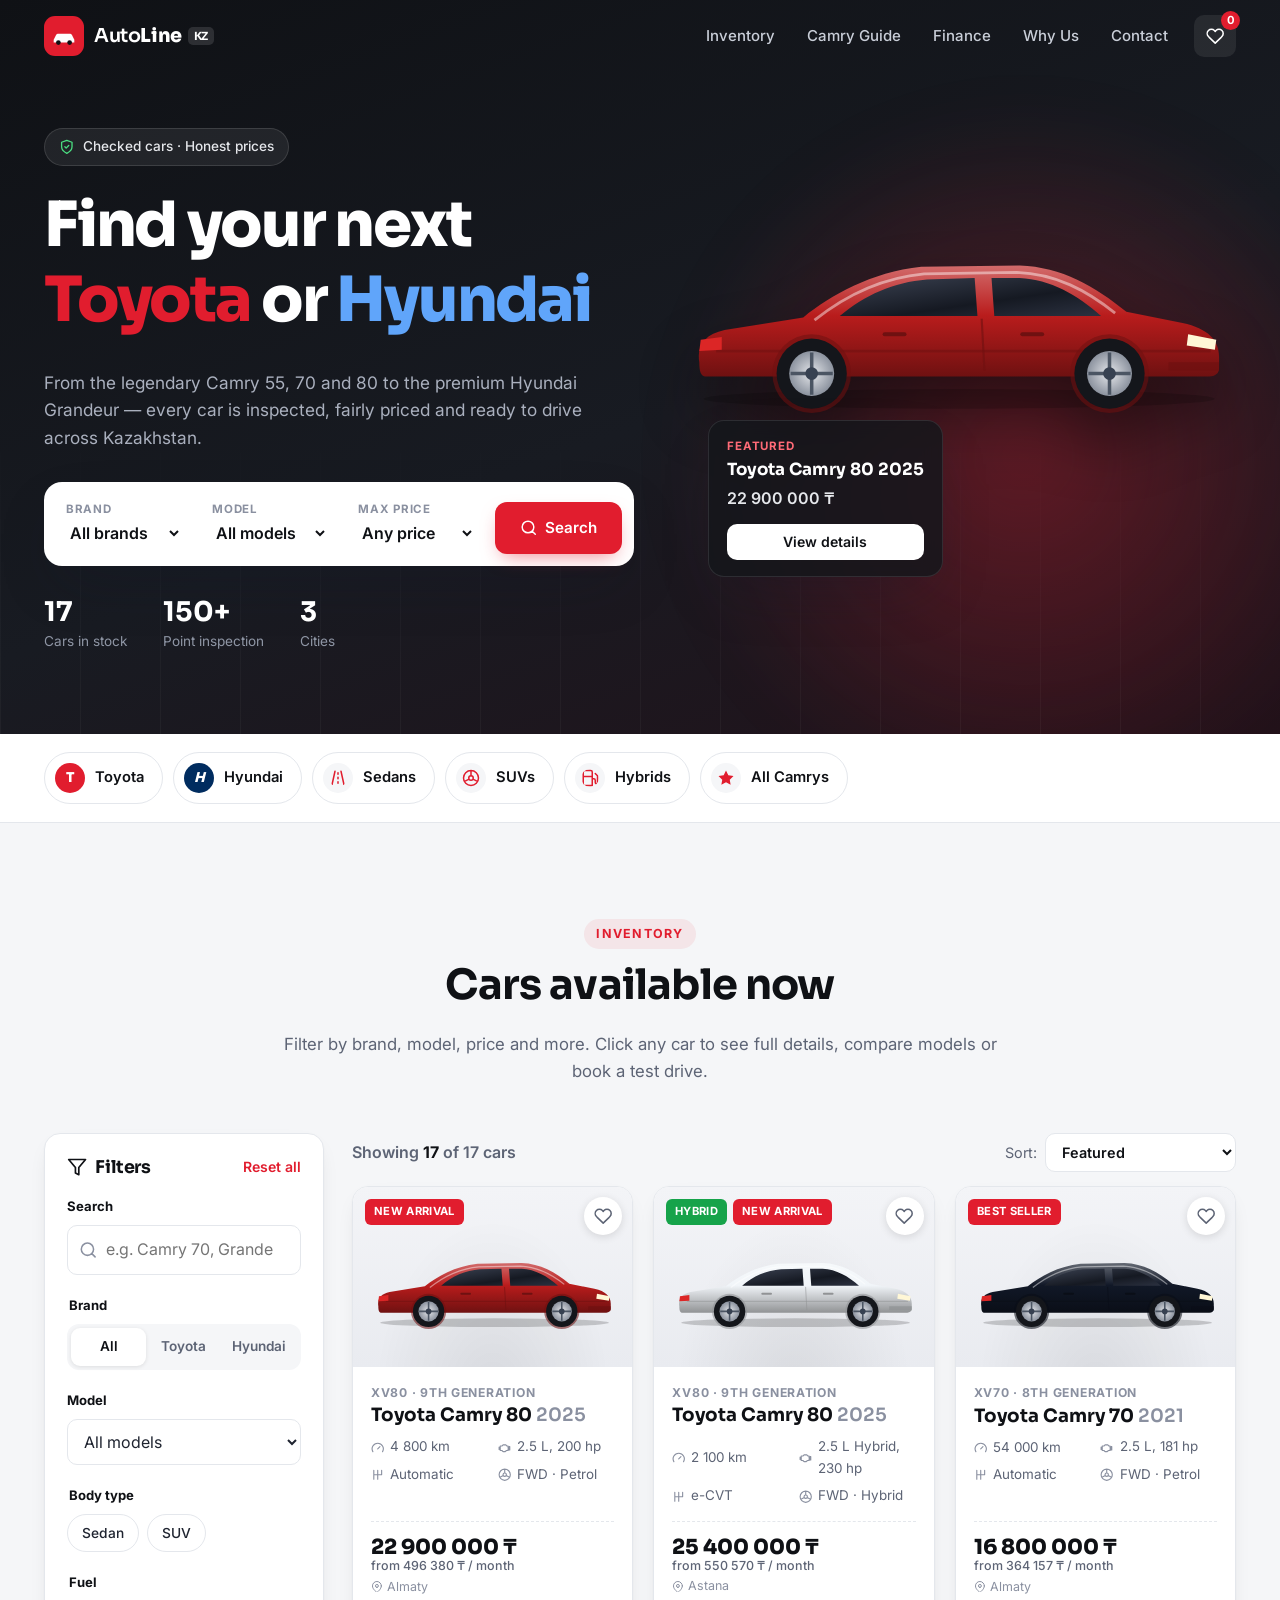
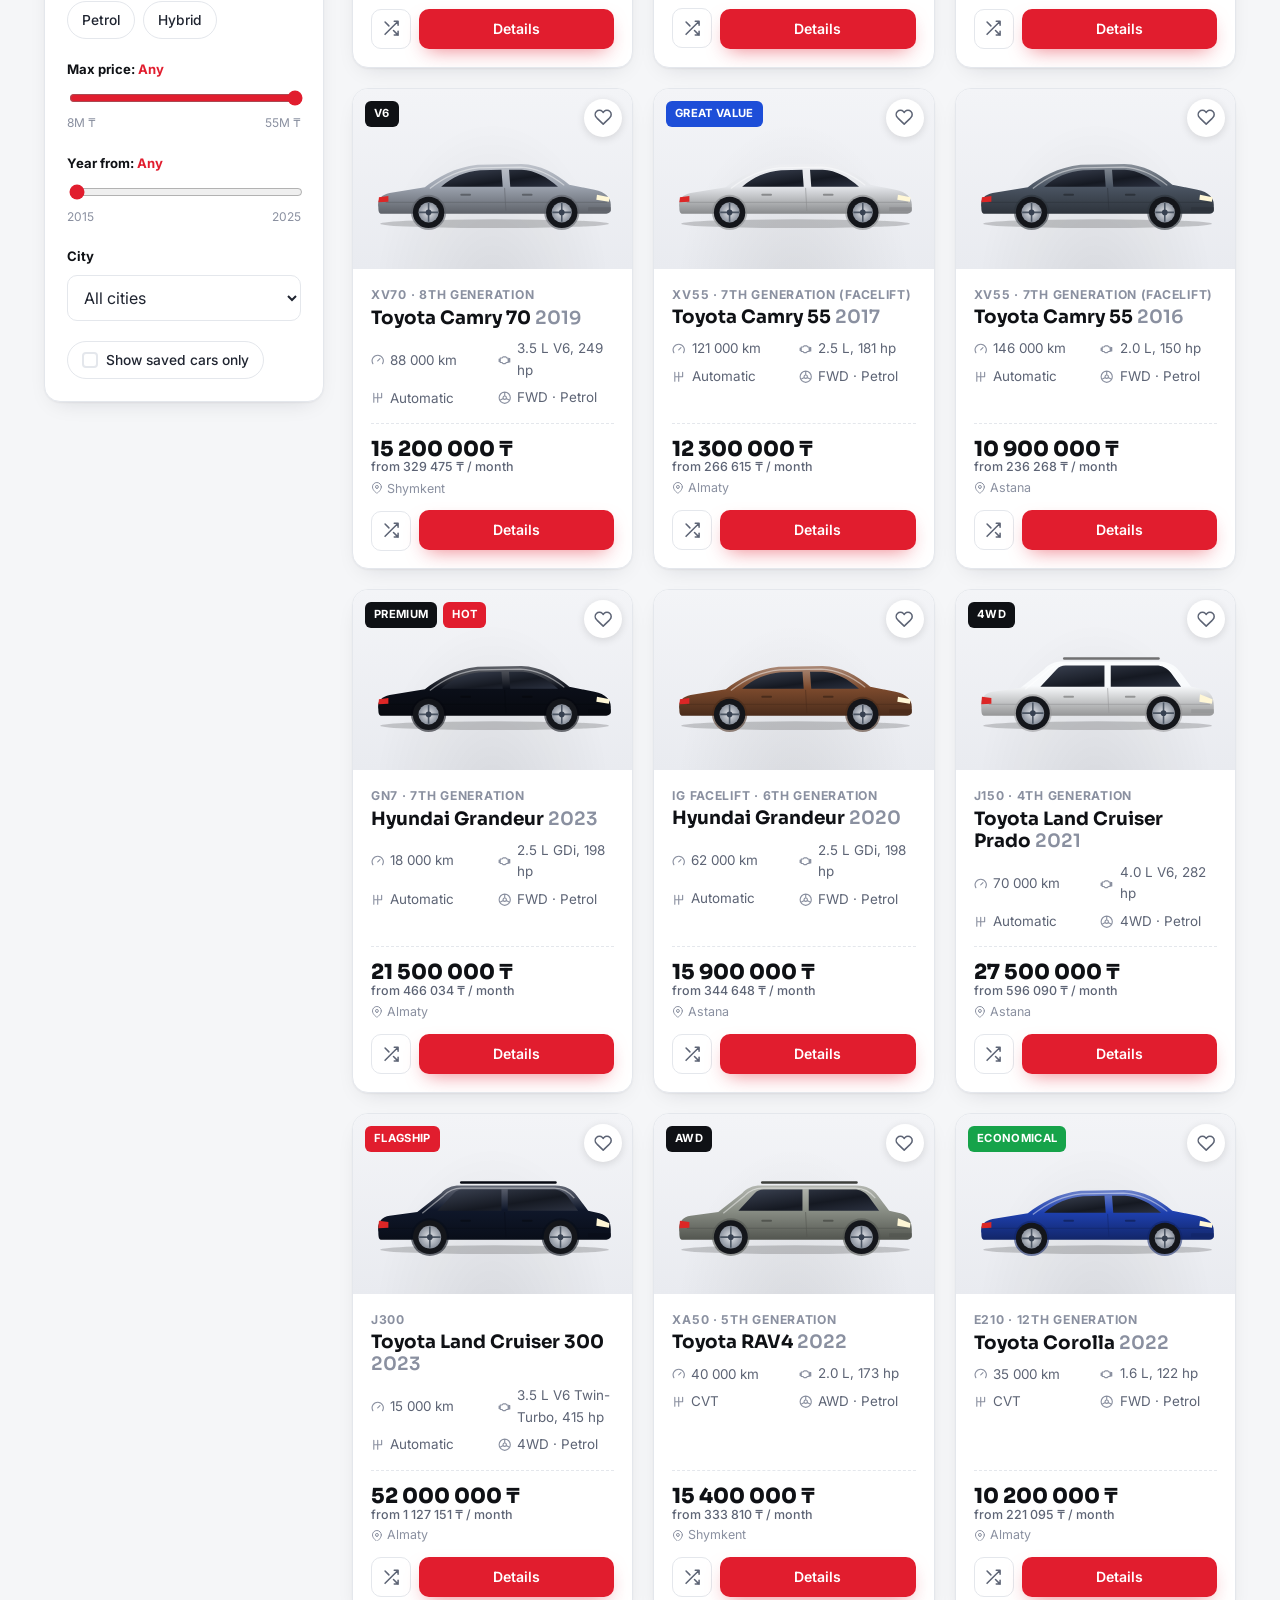
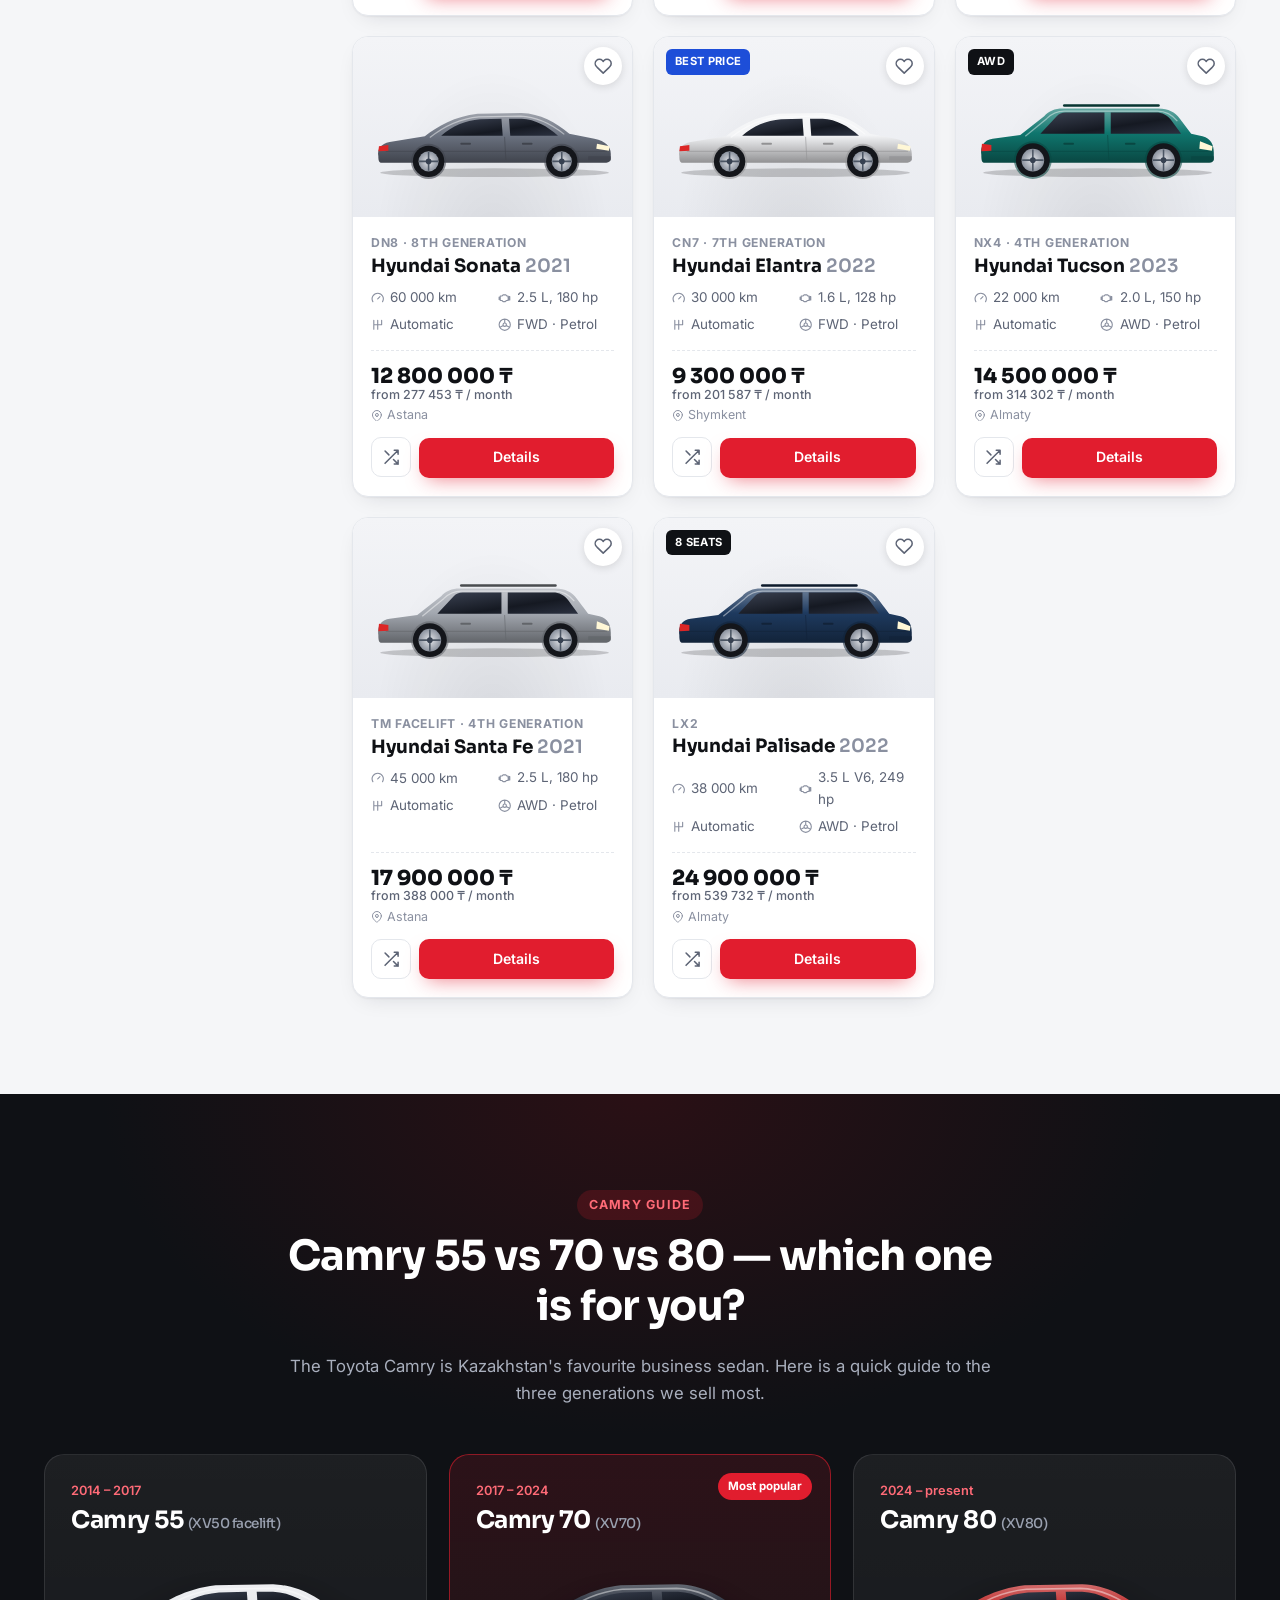
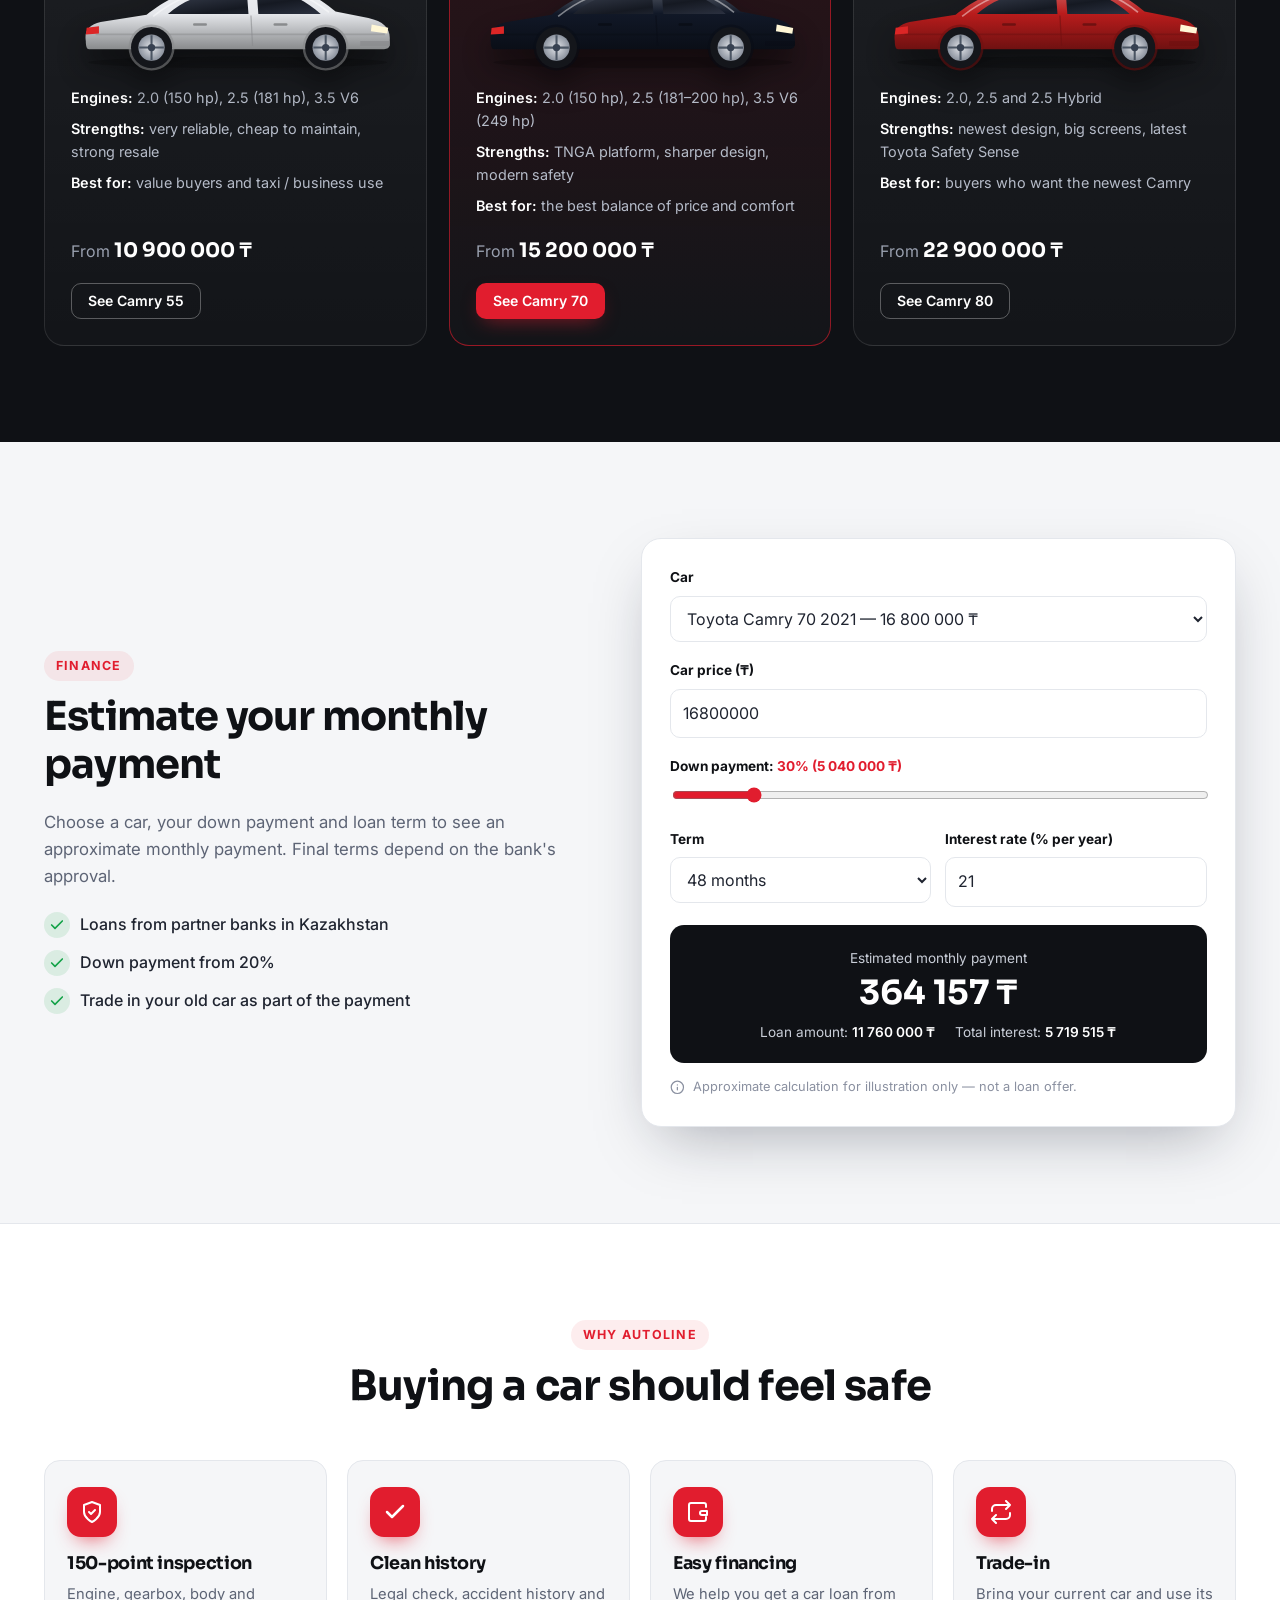
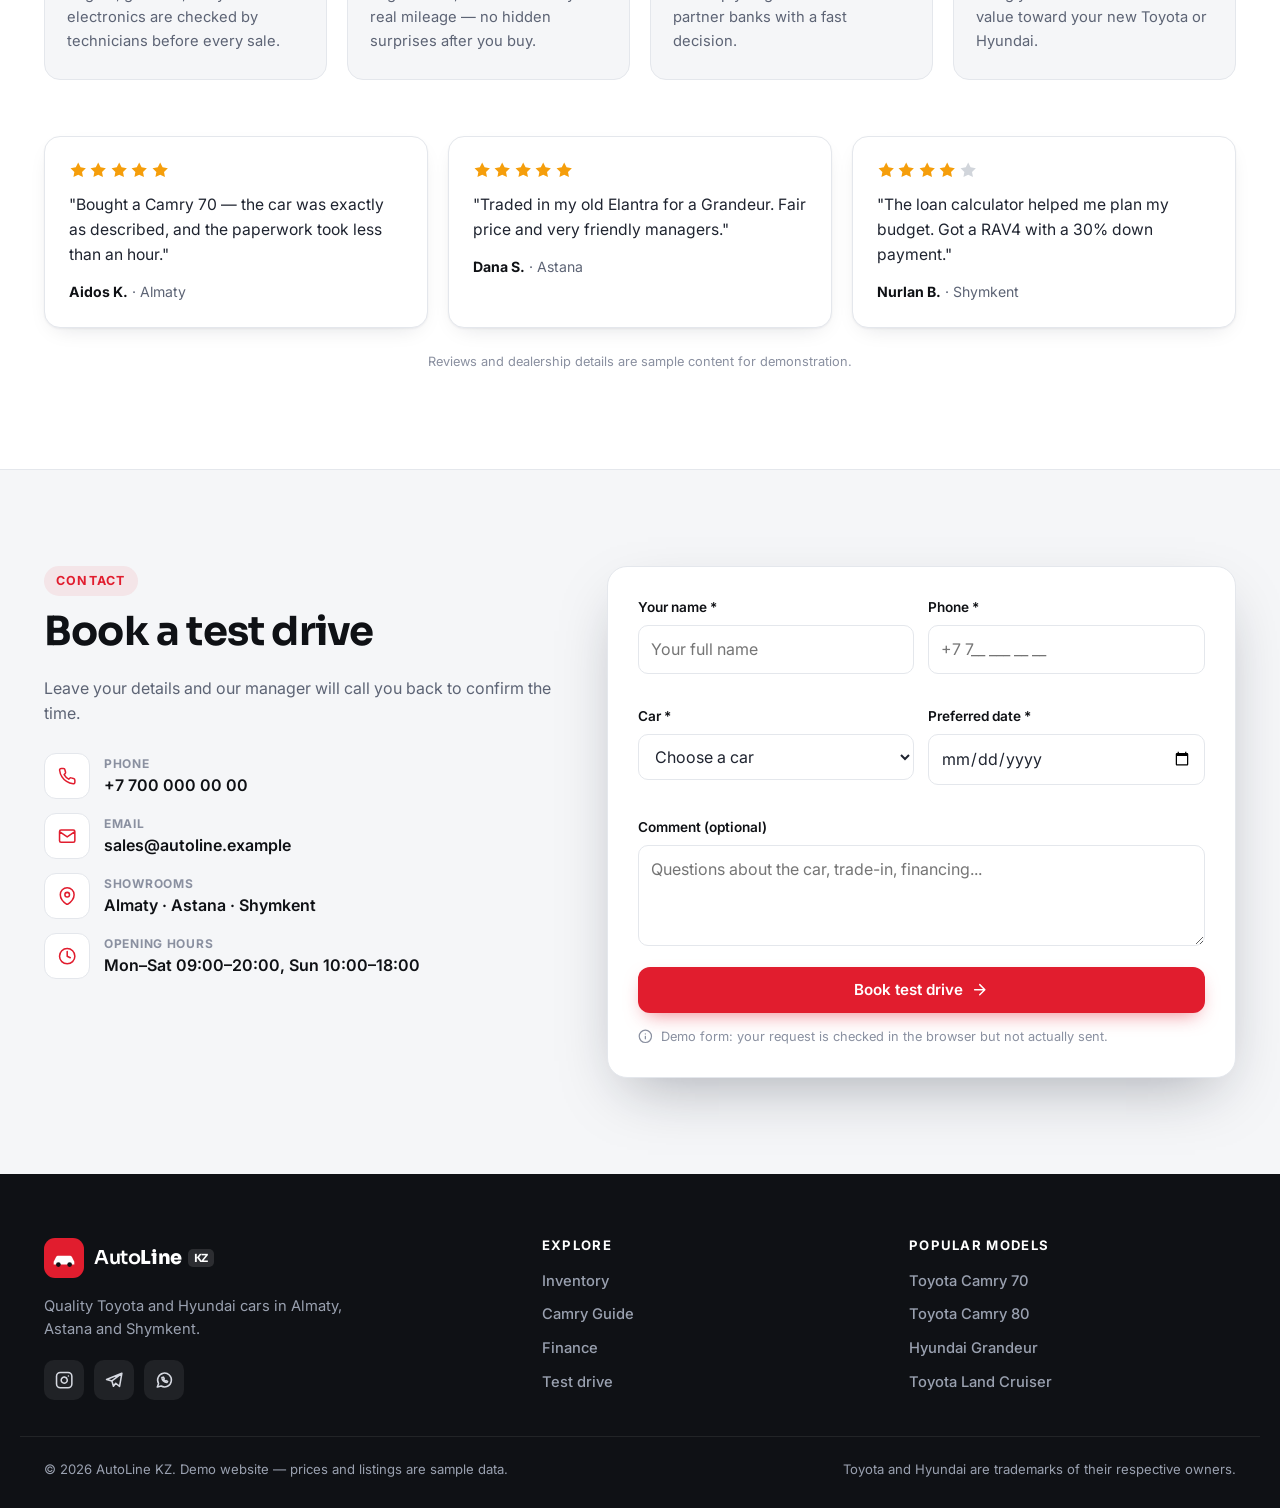
==== car-website/index.html @ d21abd84 "Add car dealership website (Toyota & Hyundai) Responsive car-selling site with 17 sample listings in" ====
<!DOCTYPE html>
<html lang="en">
<head>
  <meta charset="UTF-8">
  <meta name="viewport" content="width=device-width, initial-scale=1.0">
  <title>AutoLine KZ | Toyota &amp; Hyundai Cars for Sale</title>
  <meta name="description" content="Browse quality Toyota and Hyundai cars for sale in Kazakhstan: Camry 55, Camry 70, Camry 80, Hyundai Grandeur, Land Cruiser, RAV4, Sonata, Tucson and more.">
  <meta name="theme-color" content="#0f1115">

  <!-- Marks that JavaScript is available so reveal animations only hide content when JS can show it -->
  <script>document.documentElement.classList.add('js');</script>

  <!-- Favicon as inline SVG (no extra file needed) -->
  <link rel="icon" href="data:image/svg+xml,%3Csvg xmlns='http://www.w3.org/2000/svg' viewBox='0 0 64 64'%3E%3Crect width='64' height='64' rx='14' fill='%23e11d2e'/%3E%3Cpath d='M12 40l5-10c1-2 3-3 5-3h20c2 0 4 1 5 3l5 10v6H12z' fill='white'/%3E%3Ccircle cx='21' cy='46' r='5' fill='%230f1115'/%3E%3Ccircle cx='43' cy='46' r='5' fill='%230f1115'/%3E%3C/svg%3E">

  <!-- Google Fonts (optional). If they fail to load, system fonts are used automatically. -->
  <link rel="preconnect" href="https://fonts.googleapis.com">
  <link rel="preconnect" href="https://fonts.gstatic.com" crossorigin>
  <link href="https://fonts.googleapis.com/css2?family=Inter:wght@400;500;600;700&family=Sora:wght@600;700;800&display=swap" rel="stylesheet">

  <link rel="stylesheet" href="style.css">
</head>
<body>

  <!-- SVG icon sprite: every icon is defined once and reused with <use href="#name"> -->
  <svg class="sprite" aria-hidden="true" focusable="false" xmlns="http://www.w3.org/2000/svg">
    <symbol id="i-search" viewBox="0 0 24 24"><path fill="none" stroke="currentColor" stroke-width="2" stroke-linecap="round" stroke-linejoin="round" d="M11 19a8 8 0 1 0 0-16 8 8 0 0 0 0 16zM21 21l-4.3-4.3"/></symbol>
    <symbol id="i-heart" viewBox="0 0 24 24"><path fill="none" stroke="currentColor" stroke-width="2" stroke-linecap="round" stroke-linejoin="round" d="M20.8 4.6a5.5 5.5 0 0 0-7.8 0L12 5.7l-1-1.1a5.5 5.5 0 0 0-7.8 7.8l1 1.1L12 21l7.8-7.5 1-1.1a5.5 5.5 0 0 0 0-7.8z"/></symbol>
    <symbol id="i-heart-fill" viewBox="0 0 24 24"><path fill="currentColor" d="M20.8 4.6a5.5 5.5 0 0 0-7.8 0L12 5.7l-1-1.1a5.5 5.5 0 0 0-7.8 7.8l1 1.1L12 21l7.8-7.5 1-1.1a5.5 5.5 0 0 0 0-7.8z"/></symbol>
    <symbol id="i-compare" viewBox="0 0 24 24"><path fill="none" stroke="currentColor" stroke-width="2" stroke-linecap="round" stroke-linejoin="round" d="M16 3h5v5M4 20 21 3M21 16v5h-5M15 15l6 6M4 4l5 5"/></symbol>
    <symbol id="i-gauge" viewBox="0 0 24 24"><path fill="none" stroke="currentColor" stroke-width="2" stroke-linecap="round" stroke-linejoin="round" d="M12 14l4-4M3.3 19a10 10 0 1 1 17.4 0"/></symbol>
    <symbol id="i-fuel" viewBox="0 0 24 24"><path fill="none" stroke="currentColor" stroke-width="2" stroke-linecap="round" stroke-linejoin="round" d="M3 22V4a2 2 0 0 1 2-2h8a2 2 0 0 1 2 2v18M3 22h12M3 10h12M15 13h2a2 2 0 0 1 2 2v3a1.5 1.5 0 0 0 3 0V9l-3-3"/></symbol>
    <symbol id="i-gear" viewBox="0 0 24 24"><path fill="none" stroke="currentColor" stroke-width="2" stroke-linecap="round" stroke-linejoin="round" d="M5 4v16M12 4v16M19 4v8M5 12h14"/></symbol>
    <symbol id="i-calendar" viewBox="0 0 24 24"><path fill="none" stroke="currentColor" stroke-width="2" stroke-linecap="round" stroke-linejoin="round" d="M5 4h14a2 2 0 0 1 2 2v14a2 2 0 0 1-2 2H5a2 2 0 0 1-2-2V6a2 2 0 0 1 2-2zM16 2v4M8 2v4M3 10h18"/></symbol>
    <symbol id="i-engine" viewBox="0 0 24 24"><path fill="none" stroke="currentColor" stroke-width="2" stroke-linecap="round" stroke-linejoin="round" d="M4 9h3l2-2h5l2 2h2v3h2v-2h1v6h-1v-2h-2v3h-3l-2 2H9l-2-2H4zM2 11v4"/></symbol>
    <symbol id="i-pin" viewBox="0 0 24 24"><path fill="none" stroke="currentColor" stroke-width="2" stroke-linecap="round" stroke-linejoin="round" d="M21 10c0 7-9 13-9 13S3 17 3 10a9 9 0 0 1 18 0zM12 13a3 3 0 1 0 0-6 3 3 0 0 0 0 6z"/></symbol>
    <symbol id="i-shield" viewBox="0 0 24 24"><path fill="none" stroke="currentColor" stroke-width="2" stroke-linecap="round" stroke-linejoin="round" d="M12 22s8-4 8-10V5l-8-3-8 3v7c0 6 8 10 8 10zM9 12l2 2 4-4"/></symbol>
    <symbol id="i-wallet" viewBox="0 0 24 24"><path fill="none" stroke="currentColor" stroke-width="2" stroke-linecap="round" stroke-linejoin="round" d="M20 7V5a2 2 0 0 0-2-2H5a2 2 0 0 0-2 2v14a2 2 0 0 0 2 2h13a2 2 0 0 0 2-2v-2M21 11h-5a2 2 0 0 0 0 4h5z"/></symbol>
    <symbol id="i-swap" viewBox="0 0 24 24"><path fill="none" stroke="currentColor" stroke-width="2" stroke-linecap="round" stroke-linejoin="round" d="M17 1l4 4-4 4M3 11V9a4 4 0 0 1 4-4h14M7 23l-4-4 4-4M21 13v2a4 4 0 0 1-4 4H3"/></symbol>
    <symbol id="i-check" viewBox="0 0 24 24"><path fill="none" stroke="currentColor" stroke-width="2.5" stroke-linecap="round" stroke-linejoin="round" d="M20 6 9 17l-5-5"/></symbol>
    <symbol id="i-close" viewBox="0 0 24 24"><path fill="none" stroke="currentColor" stroke-width="2" stroke-linecap="round" stroke-linejoin="round" d="M18 6 6 18M6 6l12 12"/></symbol>
    <symbol id="i-phone" viewBox="0 0 24 24"><path fill="none" stroke="currentColor" stroke-width="2" stroke-linecap="round" stroke-linejoin="round" d="M22 16.9v3a2 2 0 0 1-2.2 2 19.8 19.8 0 0 1-8.6-3.1 19.5 19.5 0 0 1-6-6A19.8 19.8 0 0 1 2.1 4.2 2 2 0 0 1 4.1 2h3a2 2 0 0 1 2 1.7c.1 1 .4 1.9.7 2.8a2 2 0 0 1-.5 2.1L8 9.9a16 16 0 0 0 6 6l1.3-1.3a2 2 0 0 1 2.1-.4c.9.3 1.8.6 2.8.7a2 2 0 0 1 1.7 2z"/></symbol>
    <symbol id="i-mail" viewBox="0 0 24 24"><path fill="none" stroke="currentColor" stroke-width="2" stroke-linecap="round" stroke-linejoin="round" d="M4 4h16a2 2 0 0 1 2 2v12a2 2 0 0 1-2 2H4a2 2 0 0 1-2-2V6a2 2 0 0 1 2-2zM22 6l-10 7L2 6"/></symbol>
    <symbol id="i-clock" viewBox="0 0 24 24"><path fill="none" stroke="currentColor" stroke-width="2" stroke-linecap="round" stroke-linejoin="round" d="M12 22a10 10 0 1 0 0-20 10 10 0 0 0 0 20zM12 6v6l4 2"/></symbol>
    <symbol id="i-arrow-right" viewBox="0 0 24 24"><path fill="none" stroke="currentColor" stroke-width="2" stroke-linecap="round" stroke-linejoin="round" d="M5 12h14M12 5l7 7-7 7"/></symbol>
    <symbol id="i-arrow-up" viewBox="0 0 24 24"><path fill="none" stroke="currentColor" stroke-width="2" stroke-linecap="round" stroke-linejoin="round" d="M12 19V5M5 12l7-7 7 7"/></symbol>
    <symbol id="i-filter" viewBox="0 0 24 24"><path fill="none" stroke="currentColor" stroke-width="2" stroke-linecap="round" stroke-linejoin="round" d="M22 3H2l8 9.5V19l4 2v-8.5z"/></symbol>
    <symbol id="i-star" viewBox="0 0 24 24"><path fill="currentColor" d="m12 2 3.1 6.3 6.9 1-5 4.9 1.2 6.8L12 17.8 5.8 21l1.2-6.8-5-4.9 6.9-1z"/></symbol>
    <symbol id="i-road" viewBox="0 0 24 24"><path fill="none" stroke="currentColor" stroke-width="2" stroke-linecap="round" stroke-linejoin="round" d="M4 21 8 3M20 21 16 3M12 5v2M12 11v2M12 17v2"/></symbol>
    <symbol id="i-drive" viewBox="0 0 24 24"><path fill="none" stroke="currentColor" stroke-width="2" stroke-linecap="round" stroke-linejoin="round" d="M12 22a10 10 0 1 0 0-20 10 10 0 0 0 0 20zM12 15a3 3 0 1 0 0-6 3 3 0 0 0 0 6zM12 2v7M3.5 16.5 9.4 13.5M20.5 16.5l-5.9-3"/></symbol>
    <symbol id="i-instagram" viewBox="0 0 24 24"><path fill="none" stroke="currentColor" stroke-width="2" stroke-linecap="round" stroke-linejoin="round" d="M7 2h10a5 5 0 0 1 5 5v10a5 5 0 0 1-5 5H7a5 5 0 0 1-5-5V7a5 5 0 0 1 5-5zM16 11.4A4 4 0 1 1 12.6 8a4 4 0 0 1 3.4 3.4zM17.5 6.5h.01"/></symbol>
    <symbol id="i-telegram" viewBox="0 0 24 24"><path fill="none" stroke="currentColor" stroke-width="2" stroke-linecap="round" stroke-linejoin="round" d="M22 3 2 11l7 2 2 7 3-4 5 4zM9 13l13-10"/></symbol>
    <symbol id="i-whatsapp" viewBox="0 0 24 24"><path fill="none" stroke="currentColor" stroke-width="2" stroke-linecap="round" stroke-linejoin="round" d="M3 21l1.7-4.6A9 9 0 1 1 8 19.6zM9 8.5c0 3.5 3 6.5 6.5 6.5l1-1.5-2-1-1 .8a5 5 0 0 1-2.3-2.3l.8-1-1-2z"/></symbol>
    <symbol id="i-info" viewBox="0 0 24 24"><path fill="none" stroke="currentColor" stroke-width="2" stroke-linecap="round" stroke-linejoin="round" d="M12 22a10 10 0 1 0 0-20 10 10 0 0 0 0 20zM12 16v-4M12 8h.01"/></symbol>
  </svg>

  <a class="skip-link" href="#main">Skip to main content</a>

  <!-- ==================== HEADER ==================== -->
  <header class="site-header" id="siteHeader">
    <nav class="nav container" aria-label="Main navigation">
      <!-- CUSTOMIZE: dealership name -->
      <a href="#home" class="logo" aria-label="AutoLine KZ home">
        <span class="logo-mark" aria-hidden="true">
          <svg viewBox="0 0 64 64"><path d="M10 40l5-10c1-2 3-3 5-3h24c2 0 4 1 5 3l5 10v6H10z" fill="currentColor"/><circle cx="20" cy="46" r="5" fill="#0f1115"/><circle cx="44" cy="46" r="5" fill="#0f1115"/></svg>
        </span>
        <span class="logo-text">Auto<strong>Line</strong> <small>KZ</small></span>
      </a>

      <button class="nav-toggle" id="navToggle" aria-label="Open menu" aria-expanded="false" aria-controls="navMenu">
        <span class="bar"></span><span class="bar"></span><span class="bar"></span>
      </button>

      <ul class="nav-menu" id="navMenu">
        <li><a href="#inventory" class="nav-link">Inventory</a></li>
        <li><a href="#camry" class="nav-link">Camry Guide</a></li>
        <li><a href="#finance" class="nav-link">Finance</a></li>
        <li><a href="#why" class="nav-link">Why Us</a></li>
        <li><a href="#contact" class="nav-link">Contact</a></li>
        <li>
          <button class="nav-fav" id="favNavBtn" aria-label="Show saved cars">
            <svg class="icon" aria-hidden="true"><use href="#i-heart"/></svg>
            <span class="fav-count" id="favCount">0</span>
          </button>
        </li>
      </ul>
    </nav>
  </header>

  <main id="main">

    <!-- ==================== HERO ==================== -->
    <section class="hero" id="home" aria-labelledby="hero-title">
      <div class="hero-bg" aria-hidden="true">
        <span class="hero-glow"></span>
        <span class="hero-lines"></span>
      </div>

      <div class="container hero-inner">
        <div class="hero-content reveal">
          <span class="hero-badge"><svg class="icon" aria-hidden="true"><use href="#i-shield"/></svg> Checked cars · Honest prices</span>
          <h1 id="hero-title">Find your next <span class="accent">Toyota</span> or <span class="accent-blue">Hyundai</span></h1>
          <p class="hero-sub">
            From the legendary Camry 55, 70 and 80 to the premium Hyundai Grandeur — every car is inspected,
            fairly priced and ready to drive across Kazakhstan.
          </p>

          <!-- Quick search: fills the inventory filters and scrolls to results -->
          <form class="quick-search" id="quickSearch" aria-label="Quick car search">
            <div class="qs-field">
              <label for="qsBrand">Brand</label>
              <select id="qsBrand">
                <option value="all">All brands</option>
                <option value="Toyota">Toyota</option>
                <option value="Hyundai">Hyundai</option>
              </select>
            </div>
            <div class="qs-field">
              <label for="qsModel">Model</label>
              <select id="qsModel">
                <option value="all">All models</option>
              </select>
            </div>
            <div class="qs-field">
              <label for="qsPrice">Max price</label>
              <select id="qsPrice">
                <option value="0">Any price</option>
                <option value="10000000">up to 10 000 000 ₸</option>
                <option value="15000000">up to 15 000 000 ₸</option>
                <option value="20000000">up to 20 000 000 ₸</option>
                <option value="30000000">up to 30 000 000 ₸</option>
              </select>
            </div>
            <button type="submit" class="btn btn-primary qs-btn">
              <svg class="icon" aria-hidden="true"><use href="#i-search"/></svg>
              <span>Search</span>
            </button>
          </form>

          <ul class="hero-stats" aria-label="Dealership highlights">
            <li><strong id="statCars">16</strong><span>Cars in stock</span></li>
            <li><strong>150+</strong><span>Point inspection</span></li>
            <li><strong>3</strong><span>Cities</span></li>
          </ul>
        </div>

        <div class="hero-visual reveal" style="--delay:.15s">
          <div class="hero-car" id="heroCar" aria-hidden="true"></div>
          <div class="hero-card">
            <span class="hero-card-label">Featured</span>
            <strong id="heroCarName">Toyota Camry 80</strong>
            <span id="heroCarPrice" class="hero-card-price">22 900 000 ₸</span>
            <button class="btn btn-small btn-light" id="heroCarBtn">View details</button>
          </div>
        </div>
      </div>
    </section>

    <!-- ==================== BRANDS ==================== -->
    <section class="brands" aria-label="Browse by brand and body type">
      <div class="container brands-inner">
        <button class="brand-chip" data-quick="brand:Toyota"><span class="brand-logo toyota" aria-hidden="true">T</span>Toyota</button>
        <button class="brand-chip" data-quick="brand:Hyundai"><span class="brand-logo hyundai" aria-hidden="true">H</span>Hyundai</button>
        <button class="brand-chip" data-quick="body:Sedan"><svg class="icon" aria-hidden="true"><use href="#i-road"/></svg>Sedans</button>
        <button class="brand-chip" data-quick="body:SUV"><svg class="icon" aria-hidden="true"><use href="#i-drive"/></svg>SUVs</button>
        <button class="brand-chip" data-quick="fuel:Hybrid"><svg class="icon" aria-hidden="true"><use href="#i-fuel"/></svg>Hybrids</button>
        <button class="brand-chip" data-quick="model:Camry"><svg class="icon" aria-hidden="true"><use href="#i-star"/></svg>All Camrys</button>
      </div>
    </section>

    <!-- ==================== INVENTORY ==================== -->
    <section class="section" id="inventory" aria-labelledby="inventory-title">
      <div class="container">
        <header class="section-head reveal">
          <span class="section-tag">Inventory</span>
          <h2 id="inventory-title">Cars available now</h2>
          <p>Filter by brand, model, price and more. Click any car to see full details, compare models or book a test drive.</p>
        </header>

        <div class="inventory-layout">
          <!-- Filters sidebar (slides in on mobile) -->
          <aside class="filters" id="filters" aria-label="Filter cars">
            <div class="filters-head">
              <h3><svg class="icon" aria-hidden="true"><use href="#i-filter"/></svg> Filters</h3>
              <button class="link-btn" id="resetFilters" type="button">Reset all</button>
              <button class="filters-close" id="filtersClose" type="button" aria-label="Close filters">
                <svg class="icon" aria-hidden="true"><use href="#i-close"/></svg>
              </button>
            </div>

            <div class="filter-group">
              <label for="fSearch" class="filter-label">Search</label>
              <div class="input-icon">
                <svg class="icon" aria-hidden="true"><use href="#i-search"/></svg>
                <input type="search" id="fSearch" placeholder="e.g. Camry 70, Grandeur">
              </div>
            </div>

            <fieldset class="filter-group">
              <legend class="filter-label">Brand</legend>
              <div class="segmented" id="fBrand">
                <button type="button" data-value="all" class="active" aria-pressed="true">All</button>
                <button type="button" data-value="Toyota" aria-pressed="false">Toyota</button>
                <button type="button" data-value="Hyundai" aria-pressed="false">Hyundai</button>
              </div>
            </fieldset>

            <div class="filter-group">
              <label for="fModel" class="filter-label">Model</label>
              <select id="fModel"><option value="all">All models</option></select>
            </div>

            <fieldset class="filter-group">
              <legend class="filter-label">Body type</legend>
              <div class="check-row" id="fBody">
                <label class="check"><input type="checkbox" value="Sedan"><span>Sedan</span></label>
                <label class="check"><input type="checkbox" value="SUV"><span>SUV</span></label>
              </div>
            </fieldset>

            <fieldset class="filter-group">
              <legend class="filter-label">Fuel</legend>
              <div class="check-row" id="fFuel">
                <label class="check"><input type="checkbox" value="Petrol"><span>Petrol</span></label>
                <label class="check"><input type="checkbox" value="Hybrid"><span>Hybrid</span></label>
              </div>
            </fieldset>

            <div class="filter-group">
              <label for="fPrice" class="filter-label">Max price: <output id="fPriceOut" for="fPrice">Any</output></label>
              <input type="range" id="fPrice" min="8000000" max="55000000" step="500000" value="55000000">
              <div class="range-scale"><span>8M ₸</span><span>55M ₸</span></div>
            </div>

            <div class="filter-group">
              <label for="fYear" class="filter-label">Year from: <output id="fYearOut" for="fYear">Any</output></label>
              <input type="range" id="fYear" min="2015" max="2025" step="1" value="2015">
              <div class="range-scale"><span>2015</span><span>2025</span></div>
            </div>

            <div class="filter-group">
              <label for="fCity" class="filter-label">City</label>
              <select id="fCity">
                <option value="all">All cities</option>
                <option value="Almaty">Almaty</option>
                <option value="Astana">Astana</option>
                <option value="Shymkent">Shymkent</option>
              </select>
            </div>

            <label class="check check-block">
              <input type="checkbox" id="fFavOnly">
              <span>Show saved cars only</span>
            </label>

            <button class="btn btn-primary btn-block filters-apply" id="filtersApply" type="button">Show results</button>
          </aside>

          <div class="results">
            <div class="results-bar">
              <button class="btn btn-outline btn-small filters-open" id="filtersOpen" type="button">
                <svg class="icon" aria-hidden="true"><use href="#i-filter"/></svg> Filters
              </button>
              <p class="results-count" id="resultsCount" aria-live="polite">Showing 16 cars</p>
              <label class="sort">
                <span>Sort:</span>
                <select id="sortBy" aria-label="Sort cars">
                  <option value="featured">Featured</option>
                  <option value="price-asc">Price: low to high</option>
                  <option value="price-desc">Price: high to low</option>
                  <option value="year-desc">Year: newest first</option>
                  <option value="mileage-asc">Mileage: lowest first</option>
                </select>
              </label>
            </div>

            <div class="active-filters" id="activeFilters" aria-label="Active filters"></div>

            <!-- Car cards are generated by script.js from the "cars" list -->
            <div class="car-grid" id="carGrid"></div>

            <div class="empty-state" id="emptyState" hidden>
              <svg class="icon" aria-hidden="true"><use href="#i-search"/></svg>
              <h3>No cars match your filters</h3>
              <p>Try widening the price range or removing a filter.</p>
              <button class="btn btn-primary btn-small" id="emptyReset" type="button">Reset filters</button>
            </div>
          </div>
        </div>
      </div>
    </section>

    <!-- ==================== CAMRY GENERATIONS ==================== -->
    <section class="section section-dark" id="camry" aria-labelledby="camry-title">
      <div class="container">
        <header class="section-head reveal">
          <span class="section-tag">Camry Guide</span>
          <h2 id="camry-title">Camry 55 vs 70 vs 80 — which one is for you?</h2>
          <p>The Toyota Camry is Kazakhstan's favourite business sedan. Here is a quick guide to the three generations we sell most.</p>
        </header>

        <div class="gen-grid">
          <article class="gen-card reveal">
            <span class="gen-years">2014 – 2017</span>
            <h3>Camry 55 <small>(XV50 facelift)</small></h3>
            <div class="gen-car" data-car-art="sedan" data-color="#e5e7eb" aria-hidden="true"></div>
            <ul class="gen-list">
              <li><strong>Engines:</strong> 2.0 (150 hp), 2.5 (181 hp), 3.5 V6</li>
              <li><strong>Strengths:</strong> very reliable, cheap to maintain, strong resale</li>
              <li><strong>Best for:</strong> value buyers and taxi / business use</li>
            </ul>
            <p class="gen-price">From <strong id="gen55">—</strong></p>
            <button class="btn btn-outline btn-small" data-quick="model:Camry 55">See Camry 55</button>
          </article>

          <article class="gen-card reveal featured" style="--delay:.08s">
            <span class="gen-ribbon">Most popular</span>
            <span class="gen-years">2017 – 2024</span>
            <h3>Camry 70 <small>(XV70)</small></h3>
            <div class="gen-car" data-car-art="sedan" data-color="#111827" aria-hidden="true"></div>
            <ul class="gen-list">
              <li><strong>Engines:</strong> 2.0 (150 hp), 2.5 (181–200 hp), 3.5 V6 (249 hp)</li>
              <li><strong>Strengths:</strong> TNGA platform, sharper design, modern safety</li>
              <li><strong>Best for:</strong> the best balance of price and comfort</li>
            </ul>
            <p class="gen-price">From <strong id="gen70">—</strong></p>
            <button class="btn btn-primary btn-small" data-quick="model:Camry 70">See Camry 70</button>
          </article>

          <article class="gen-card reveal" style="--delay:.16s">
            <span class="gen-years">2024 – present</span>
            <h3>Camry 80 <small>(XV80)</small></h3>
            <div class="gen-car" data-car-art="sedan" data-color="#b91c1c" aria-hidden="true"></div>
            <ul class="gen-list">
              <li><strong>Engines:</strong> 2.0, 2.5 and 2.5 Hybrid</li>
              <li><strong>Strengths:</strong> newest design, big screens, latest Toyota Safety Sense</li>
              <li><strong>Best for:</strong> buyers who want the newest Camry</li>
            </ul>
            <p class="gen-price">From <strong id="gen80">—</strong></p>
            <button class="btn btn-outline btn-small" data-quick="model:Camry 80">See Camry 80</button>
          </article>
        </div>
      </div>
    </section>

    <!-- ==================== FINANCE CALCULATOR ==================== -->
    <section class="section" id="finance" aria-labelledby="finance-title">
      <div class="container finance-grid">
        <div class="finance-text reveal">
          <span class="section-tag">Finance</span>
          <h2 id="finance-title">Estimate your monthly payment</h2>
          <p>Choose a car, your down payment and loan term to see an approximate monthly payment. Final terms depend on the bank's approval.</p>
          <ul class="tick-list">
            <li><svg class="icon" aria-hidden="true"><use href="#i-check"/></svg>Loans from partner banks in Kazakhstan</li>
            <li><svg class="icon" aria-hidden="true"><use href="#i-check"/></svg>Down payment from 20%</li>
            <li><svg class="icon" aria-hidden="true"><use href="#i-check"/></svg>Trade in your old car as part of the payment</li>
          </ul>
        </div>

        <form class="calc reveal" id="calcForm" style="--delay:.1s" aria-label="Loan calculator">
          <div class="calc-field">
            <label for="calcCar">Car</label>
            <select id="calcCar"></select>
          </div>
          <div class="calc-field">
            <label for="calcPrice">Car price (₸)</label>
            <input type="number" id="calcPrice" min="1000000" step="100000" inputmode="numeric">
          </div>
          <div class="calc-field">
            <label for="calcDown">Down payment: <output id="calcDownOut">30%</output></label>
            <input type="range" id="calcDown" min="20" max="90" step="5" value="30">
          </div>
          <div class="calc-row">
            <div class="calc-field">
              <label for="calcTerm">Term</label>
              <select id="calcTerm">
                <option value="12">12 months</option>
                <option value="24">24 months</option>
                <option value="36">36 months</option>
                <option value="48" selected>48 months</option>
                <option value="60">60 months</option>
                <option value="84">84 months</option>
              </select>
            </div>
            <div class="calc-field">
              <label for="calcRate">Interest rate (% per year)</label>
              <input type="number" id="calcRate" min="0" max="60" step="0.1" value="21">
            </div>
          </div>

          <div class="calc-result" aria-live="polite">
            <span>Estimated monthly payment</span>
            <strong id="calcMonthly">—</strong>
            <div class="calc-breakdown">
              <span>Loan amount: <b id="calcLoan">—</b></span>
              <span>Total interest: <b id="calcInterest">—</b></span>
            </div>
          </div>
          <p class="note"><svg class="icon" aria-hidden="true"><use href="#i-info"/></svg>Approximate calculation for illustration only — not a loan offer.</p>
        </form>
      </div>
    </section>

    <!-- ==================== WHY US ==================== -->
    <section class="section section-soft" id="why" aria-labelledby="why-title">
      <div class="container">
        <header class="section-head reveal">
          <span class="section-tag">Why AutoLine</span>
          <h2 id="why-title">Buying a car should feel safe</h2>
        </header>
        <div class="why-grid">
          <article class="why-card reveal">
            <span class="why-icon"><svg class="icon" aria-hidden="true"><use href="#i-shield"/></svg></span>
            <h3>150-point inspection</h3>
            <p>Engine, gearbox, body and electronics are checked by technicians before every sale.</p>
          </article>
          <article class="why-card reveal" style="--delay:.06s">
            <span class="why-icon"><svg class="icon" aria-hidden="true"><use href="#i-check"/></svg></span>
            <h3>Clean history</h3>
            <p>Legal check, accident history and real mileage — no hidden surprises after you buy.</p>
          </article>
          <article class="why-card reveal" style="--delay:.12s">
            <span class="why-icon"><svg class="icon" aria-hidden="true"><use href="#i-wallet"/></svg></span>
            <h3>Easy financing</h3>
            <p>We help you get a car loan from partner banks with a fast decision.</p>
          </article>
          <article class="why-card reveal" style="--delay:.18s">
            <span class="why-icon"><svg class="icon" aria-hidden="true"><use href="#i-swap"/></svg></span>
            <h3>Trade-in</h3>
            <p>Bring your current car and use its value toward your new Toyota or Hyundai.</p>
          </article>
        </div>

        <!-- Testimonials (sample content) -->
        <div class="reviews">
          <figure class="review reveal">
            <div class="stars" aria-label="5 out of 5 stars"><svg class="icon"><use href="#i-star"/></svg><svg class="icon"><use href="#i-star"/></svg><svg class="icon"><use href="#i-star"/></svg><svg class="icon"><use href="#i-star"/></svg><svg class="icon"><use href="#i-star"/></svg></div>
            <blockquote>"Bought a Camry 70 — the car was exactly as described, and the paperwork took less than an hour."</blockquote>
            <figcaption><strong>Aidos K.</strong> · Almaty</figcaption>
          </figure>
          <figure class="review reveal" style="--delay:.08s">
            <div class="stars" aria-label="5 out of 5 stars"><svg class="icon"><use href="#i-star"/></svg><svg class="icon"><use href="#i-star"/></svg><svg class="icon"><use href="#i-star"/></svg><svg class="icon"><use href="#i-star"/></svg><svg class="icon"><use href="#i-star"/></svg></div>
            <blockquote>"Traded in my old Elantra for a Grandeur. Fair price and very friendly managers."</blockquote>
            <figcaption><strong>Dana S.</strong> · Astana</figcaption>
          </figure>
          <figure class="review reveal" style="--delay:.16s">
            <div class="stars" aria-label="4 out of 5 stars"><svg class="icon"><use href="#i-star"/></svg><svg class="icon"><use href="#i-star"/></svg><svg class="icon"><use href="#i-star"/></svg><svg class="icon"><use href="#i-star"/></svg><svg class="icon dim"><use href="#i-star"/></svg></div>
            <blockquote>"The loan calculator helped me plan my budget. Got a RAV4 with a 30% down payment."</blockquote>
            <figcaption><strong>Nurlan B.</strong> · Shymkent</figcaption>
          </figure>
        </div>
        <p class="sample-note">Reviews and dealership details are sample content for demonstration.</p>
      </div>
    </section>

    <!-- ==================== CONTACT / TEST DRIVE ==================== -->
    <section class="section" id="contact" aria-labelledby="contact-title">
      <div class="container contact-grid">
        <div class="contact-info reveal">
          <span class="section-tag">Contact</span>
          <h2 id="contact-title">Book a test drive</h2>
          <p>Leave your details and our manager will call you back to confirm the time.</p>

          <!-- CUSTOMIZE: dealership contact details (placeholders) -->
          <ul class="contact-list">
            <li><span class="ci"><svg class="icon" aria-hidden="true"><use href="#i-phone"/></svg></span><div><small>Phone</small><a href="tel:+77000000000">+7 700 000 00 00</a></div></li>
            <li><span class="ci"><svg class="icon" aria-hidden="true"><use href="#i-mail"/></svg></span><div><small>Email</small><a href="mailto:sales@autoline.example">sales@autoline.example</a></div></li>
            <li><span class="ci"><svg class="icon" aria-hidden="true"><use href="#i-pin"/></svg></span><div><small>Showrooms</small><span>Almaty · Astana · Shymkent</span></div></li>
            <li><span class="ci"><svg class="icon" aria-hidden="true"><use href="#i-clock"/></svg></span><div><small>Opening hours</small><span>Mon–Sat 09:00–20:00, Sun 10:00–18:00</span></div></li>
          </ul>
        </div>

        <!--
          TEST DRIVE FORM — FRONT-END DEMO ONLY
          Validates input in the browser and shows a confirmation.
          Nothing is sent anywhere because the site has no backend.
        -->
        <form class="td-form reveal" id="tdForm" novalidate style="--delay:.1s">
          <div class="form-row">
            <div class="form-group">
              <label for="tdName">Your name *</label>
              <input type="text" id="tdName" name="name" autocomplete="name" placeholder="Your full name" required>
              <p class="error-msg" id="tdName-error" aria-live="polite"></p>
            </div>
            <div class="form-group">
              <label for="tdPhone">Phone *</label>
              <input type="tel" id="tdPhone" name="phone" autocomplete="tel" placeholder="+7 7__ ___ __ __" required>
              <p class="error-msg" id="tdPhone-error" aria-live="polite"></p>
            </div>
          </div>
          <div class="form-row">
            <div class="form-group">
              <label for="tdCar">Car *</label>
              <select id="tdCar" name="car" required></select>
              <p class="error-msg" id="tdCar-error" aria-live="polite"></p>
            </div>
            <div class="form-group">
              <label for="tdDate">Preferred date *</label>
              <input type="date" id="tdDate" name="date" required>
              <p class="error-msg" id="tdDate-error" aria-live="polite"></p>
            </div>
          </div>
          <div class="form-group">
            <label for="tdMsg">Comment (optional)</label>
            <textarea id="tdMsg" name="message" rows="3" placeholder="Questions about the car, trade-in, financing..."></textarea>
          </div>
          <button type="submit" class="btn btn-primary btn-block" id="tdSubmit">Book test drive <svg class="icon" aria-hidden="true"><use href="#i-arrow-right"/></svg></button>
          <p class="note"><svg class="icon" aria-hidden="true"><use href="#i-info"/></svg>Demo form: your request is checked in the browser but not actually sent.</p>
          <div class="form-success" id="tdSuccess" role="status" aria-live="polite" hidden></div>
        </form>
      </div>
    </section>
  </main>

  <!-- ==================== FOOTER ==================== -->
  <footer class="site-footer">
    <div class="container footer-inner">
      <div>
        <a href="#home" class="logo logo-light" aria-label="AutoLine KZ home">
          <span class="logo-mark" aria-hidden="true">
            <svg viewBox="0 0 64 64"><path d="M10 40l5-10c1-2 3-3 5-3h24c2 0 4 1 5 3l5 10v6H10z" fill="currentColor"/><circle cx="20" cy="46" r="5" fill="#0f1115"/><circle cx="44" cy="46" r="5" fill="#0f1115"/></svg>
          </span>
          <span class="logo-text">Auto<strong>Line</strong> <small>KZ</small></span>
        </a>
        <p class="footer-about">Quality Toyota and Hyundai cars in Almaty, Astana and Shymkent.</p>
        <ul class="social">
          <li><a href="https://instagram.com/" target="_blank" rel="noopener noreferrer" aria-label="Instagram"><svg class="icon" aria-hidden="true"><use href="#i-instagram"/></svg></a></li>
          <li><a href="https://t.me/" target="_blank" rel="noopener noreferrer" aria-label="Telegram"><svg class="icon" aria-hidden="true"><use href="#i-telegram"/></svg></a></li>
          <li><a href="https://wa.me/" target="_blank" rel="noopener noreferrer" aria-label="WhatsApp"><svg class="icon" aria-hidden="true"><use href="#i-whatsapp"/></svg></a></li>
        </ul>
      </div>
      <nav aria-label="Footer navigation">
        <h3>Explore</h3>
        <ul class="footer-links">
          <li><a href="#inventory">Inventory</a></li>
          <li><a href="#camry">Camry Guide</a></li>
          <li><a href="#finance">Finance</a></li>
          <li><a href="#contact">Test drive</a></li>
        </ul>
      </nav>
      <div>
        <h3>Popular models</h3>
        <ul class="footer-links">
          <li><button class="link-btn" data-quick="model:Camry 70">Toyota Camry 70</button></li>
          <li><button class="link-btn" data-quick="model:Camry 80">Toyota Camry 80</button></li>
          <li><button class="link-btn" data-quick="model:Grandeur">Hyundai Grandeur</button></li>
          <li><button class="link-btn" data-quick="model:Land Cruiser">Toyota Land Cruiser</button></li>
        </ul>
      </div>
    </div>
    <div class="container footer-bottom">
      <p>&copy; <span id="year">2026</span> AutoLine KZ. Demo website — prices and listings are sample data.</p>
      <p>Toyota and Hyundai are trademarks of their respective owners.</p>
    </div>
  </footer>

  <!-- Compare bar (appears when at least one car is added to compare) -->
  <div class="compare-bar" id="compareBar" hidden>
    <div class="container compare-inner">
      <div class="compare-items" id="compareItems"></div>
      <div class="compare-actions">
        <button class="link-btn light" id="compareClear" type="button">Clear</button>
        <button class="btn btn-primary btn-small" id="compareOpen" type="button">Compare (<span id="compareCount">0</span>)</button>
      </div>
    </div>
  </div>

  <button class="back-to-top" id="backToTop" aria-label="Back to top">
    <svg class="icon" aria-hidden="true"><use href="#i-arrow-up"/></svg>
  </button>

  <!-- Car details modal (filled by script.js) -->
  <div class="modal" id="carModal" role="dialog" aria-modal="true" aria-labelledby="carModalTitle" hidden>
    <div class="modal-backdrop" data-close></div>
    <div class="modal-dialog modal-wide">
      <button class="modal-close" data-close aria-label="Close details"><svg class="icon" aria-hidden="true"><use href="#i-close"/></svg></button>
      <div class="modal-content" id="carModalContent"></div>
    </div>
  </div>

  <!-- Compare modal -->
  <div class="modal" id="compareModal" role="dialog" aria-modal="true" aria-labelledby="compareTitle" hidden>
    <div class="modal-backdrop" data-close></div>
    <div class="modal-dialog modal-wide">
      <button class="modal-close" data-close aria-label="Close comparison"><svg class="icon" aria-hidden="true"><use href="#i-close"/></svg></button>
      <h2 id="compareTitle" class="modal-title">Compare cars</h2>
      <div class="compare-table-wrap" id="compareTable"></div>
    </div>
  </div>

  <div class="toast" id="toast" role="status" aria-live="polite"></div>

  <script src="script.js"></script>
</body>
</html>
---- car-website/style.css ----
/* ==========================================================================
   AutoLine KZ — Car dealership website
   style.css

   1. Design tokens       7.  Camry guide
   2. Base                8.  Finance calculator
   3. Utilities/buttons   9.  Why us + reviews
   4. Header              10. Contact form
   5. Hero + brands       11. Footer, compare bar, modals, toast
   6. Inventory           12. Reveal animations + responsive
   ========================================================================== */

/* 1. DESIGN TOKENS — CUSTOMIZE colors here */
:root {
  --red: #e11d2e;
  --red-dark: #b91524;
  --blue: #1d4ed8;
  --ink: #0f1115;
  --ink-2: #1a1d24;
  --text: #1f2430;
  --muted: #5d6475;
  --dim: #8a90a0;
  --bg: #f5f6f8;
  --card: #ffffff;
  --line: #e4e7ec;
  --success: #16a34a;
  --danger: #dc2626;

  --font: "Inter", -apple-system, BlinkMacSystemFont, "Segoe UI", Roboto, Arial, sans-serif;
  --font-display: "Sora", "Inter", -apple-system, BlinkMacSystemFont, "Segoe UI", Roboto, Arial, sans-serif;

  --radius: 16px;
  --radius-sm: 10px;
  --shadow: 0 1px 2px rgba(16, 24, 40, .05), 0 8px 24px -12px rgba(16, 24, 40, .18);
  --shadow-lg: 0 24px 60px -20px rgba(16, 24, 40, .35);
  --nav-h: 72px;
  --ease: cubic-bezier(.22, 1, .36, 1);
}

/* 2. BASE */
*, *::before, *::after { box-sizing: border-box; }
html { scroll-behavior: smooth; scroll-padding-top: var(--nav-h); -webkit-text-size-adjust: 100%; }
body {
  margin: 0;
  font-family: var(--font);
  font-size: 1rem;
  line-height: 1.6;
  color: var(--text);
  background: var(--bg);
  -webkit-font-smoothing: antialiased;
  overflow-x: hidden;
}
body.no-scroll { overflow: hidden; }
h1, h2, h3, h4 { font-family: var(--font-display); line-height: 1.2; margin: 0 0 .5em; color: var(--ink); letter-spacing: -.02em; }
p { margin: 0 0 1em; }
a { color: inherit; text-decoration: none; }
ul { margin: 0; padding: 0; list-style: none; }
img, svg { display: block; max-width: 100%; }
button, input, select, textarea { font: inherit; color: inherit; }
button { cursor: pointer; background: none; border: 0; padding: 0; }
fieldset { border: 0; margin: 0; padding: 0; min-width: 0; }
:focus-visible { outline: 2px solid var(--red); outline-offset: 3px; border-radius: 6px; }
.sprite { position: absolute; width: 0; height: 0; overflow: hidden; }
.icon { width: 1.15em; height: 1.15em; flex-shrink: 0; }
.skip-link { position: fixed; top: -60px; left: 16px; z-index: 1000; padding: 10px 16px; background: var(--red); color: #fff; border-radius: 8px; font-weight: 600; }
.skip-link:focus { top: 16px; }

/* 3. UTILITIES / BUTTONS */
.container { width: 100%; max-width: 1240px; margin: 0 auto; padding: 0 24px; }
.accent { color: var(--red); }
.accent-blue { color: #60a5fa; }

.btn {
  display: inline-flex; align-items: center; justify-content: center; gap: 8px;
  padding: 13px 24px; border-radius: 12px; font-weight: 600; font-size: .95rem; line-height: 1;
  white-space: nowrap; border: 1px solid transparent;
  transition: transform .25s var(--ease), box-shadow .25s, background-color .25s, color .25s, border-color .25s;
}
.btn:active { transform: scale(.98); }
.btn-primary { background: var(--red); color: #fff; box-shadow: 0 8px 20px -8px rgba(225, 29, 46, .6); }
.btn-primary:hover { background: var(--red-dark); transform: translateY(-2px); box-shadow: 0 14px 28px -10px rgba(225, 29, 46, .7); }
.btn-outline { border-color: var(--line); background: #fff; color: var(--ink); }
.btn-outline:hover { border-color: var(--ink); }
.btn-light { background: #fff; color: var(--ink); }
.btn-light:hover { background: #f1f1f1; }
.btn-small { padding: 10px 16px; font-size: .88rem; border-radius: 10px; }
.btn-block { width: 100%; }
.link-btn { color: var(--red); font-weight: 600; font-size: .88rem; }
.link-btn:hover { text-decoration: underline; }
.link-btn.light { color: #cbd0da; }

.section { padding: 96px 0; }
.section-soft { background: #fff; border-top: 1px solid var(--line); border-bottom: 1px solid var(--line); }
.section-dark { background: radial-gradient(ellipse 70% 60% at 50% 0%, #2a1015 0%, var(--ink) 60%); color: #d5d8e0; }
.section-dark h2, .section-dark h3 { color: #fff; }
.section-head { max-width: 720px; margin: 0 auto 48px; text-align: center; }
.section-head h2 { font-size: clamp(1.8rem, 3.6vw, 2.6rem); }
.section-head p { color: var(--muted); font-size: 1.05rem; margin: 0; }
.section-dark .section-head p { color: #a9afbd; }
.section-tag {
  display: inline-block; margin-bottom: 12px; padding: 5px 12px; border-radius: 999px;
  font-size: .78rem; font-weight: 700; letter-spacing: .1em; text-transform: uppercase;
  color: var(--red); background: rgba(225, 29, 46, .08);
}
.section-dark .section-tag { background: rgba(225, 29, 46, .18); color: #ff6b77; }

/* 4. HEADER */
.site-header {
  position: fixed; inset: 0 0 auto; z-index: 100; height: var(--nav-h);
  transition: background-color .3s, box-shadow .3s;
}
.site-header.scrolled { background: rgba(15, 17, 21, .92); backdrop-filter: blur(12px); -webkit-backdrop-filter: blur(12px); box-shadow: 0 1px 0 rgba(255,255,255,.06); }
.nav { display: flex; align-items: center; justify-content: space-between; height: 100%; }
.logo { display: inline-flex; align-items: center; gap: 10px; color: #fff; }
.logo-mark { display: grid; place-items: center; width: 40px; height: 40px; border-radius: 11px; background: var(--red); color: #fff; }
.logo-mark svg { width: 30px; height: 30px; }
.logo-text { font-family: var(--font-display); font-size: 1.2rem; font-weight: 600; letter-spacing: -.02em; }
.logo-text strong { font-weight: 800; }
.logo-text small { font-size: .7rem; font-weight: 700; padding: 2px 6px; margin-left: 2px; border-radius: 5px; background: rgba(255,255,255,.12); vertical-align: middle; }

.nav-menu { display: flex; align-items: center; gap: 4px; }
.nav-link { display: block; padding: 8px 14px; border-radius: 8px; font-size: .94rem; font-weight: 500; color: #c9ced8; transition: color .2s, background-color .2s; }
.nav-link:hover, .nav-link.active { color: #fff; background: rgba(255,255,255,.08); }
.nav-fav { position: relative; display: grid; place-items: center; width: 42px; height: 42px; margin-left: 8px; border-radius: 10px; color: #fff; background: rgba(255,255,255,.08); transition: background-color .2s; }
.nav-fav:hover { background: rgba(255,255,255,.16); }
.fav-count { position: absolute; top: -4px; right: -4px; min-width: 19px; height: 19px; padding: 0 5px; border-radius: 999px; background: var(--red); color: #fff; font-size: .7rem; font-weight: 700; line-height: 19px; text-align: center; }
.fav-count.bump { animation: bump .4s var(--ease); }
@keyframes bump { 50% { transform: scale(1.35); } }

.nav-toggle { display: none; position: relative; z-index: 110; width: 44px; height: 44px; border-radius: 10px; background: rgba(255,255,255,.08); }
.nav-toggle .bar { position: absolute; left: 12px; width: 20px; height: 2px; border-radius: 2px; background: #fff; transition: transform .3s var(--ease), opacity .2s, top .3s var(--ease); }
.nav-toggle .bar:nth-child(1) { top: 15px; }
.nav-toggle .bar:nth-child(2) { top: 21px; }
.nav-toggle .bar:nth-child(3) { top: 27px; }
.nav-toggle[aria-expanded="true"] .bar:nth-child(1) { top: 21px; transform: rotate(45deg); }
.nav-toggle[aria-expanded="true"] .bar:nth-child(2) { opacity: 0; }
.nav-toggle[aria-expanded="true"] .bar:nth-child(3) { top: 21px; transform: rotate(-45deg); }

/* 5. HERO */
.hero {
  position: relative; overflow: hidden; isolation: isolate;
  padding: calc(var(--nav-h) + 56px) 0 80px;
  background: linear-gradient(160deg, #0f1115 0%, #181b22 55%, #22121a 100%);
  color: #d5d8e0;
}
.hero-bg { position: absolute; inset: 0; z-index: -1; pointer-events: none; }
.hero-glow { position: absolute; right: -10%; top: 10%; width: 60vw; height: 60vw; max-width: 820px; max-height: 820px; border-radius: 50%; background: radial-gradient(circle, rgba(225,29,46,.35), transparent 65%); filter: blur(30px); }
.hero-lines {
  position: absolute; inset: auto 0 0; height: 45%;
  background: repeating-linear-gradient(90deg, rgba(255,255,255,.04) 0 1px, transparent 1px 80px);
  -webkit-mask-image: linear-gradient(to top, #000, transparent); mask-image: linear-gradient(to top, #000, transparent);
}
.hero-inner { display: grid; grid-template-columns: 1.05fr 1fr; gap: 40px; align-items: center; }
.hero-badge { display: inline-flex; align-items: center; gap: 8px; padding: 7px 14px; margin-bottom: 22px; border-radius: 999px; font-size: .85rem; font-weight: 500; color: #e5e7eb; background: rgba(255,255,255,.07); border: 1px solid rgba(255,255,255,.12); }
.hero-badge .icon { color: #4ade80; }
.hero h1 { font-size: clamp(2.3rem, 5.2vw, 3.9rem); font-weight: 800; color: #fff; letter-spacing: -.035em; }
.hero-sub { max-width: 560px; font-size: 1.08rem; color: #aab0be; margin-bottom: 30px; }

.quick-search {
  display: grid; grid-template-columns: repeat(3, minmax(0, 1fr)) auto; gap: 10px; align-items: end;
  padding: 12px; border-radius: 18px; background: #fff; box-shadow: var(--shadow-lg); max-width: 640px;
}
.qs-field { display: flex; flex-direction: column; padding: 6px 10px; border-radius: 10px; }
.qs-field label { font-size: .72rem; font-weight: 700; text-transform: uppercase; letter-spacing: .06em; color: var(--dim); }
.qs-field select { width: 100%; min-width: 0; border: 0; background: transparent; padding: 4px 0; font-weight: 600; color: var(--ink); outline: none; cursor: pointer; }
.qs-btn { height: 52px; }

.hero-stats { display: flex; gap: 36px; margin-top: 32px; }
.hero-stats strong { display: block; font-family: var(--font-display); font-size: 1.7rem; color: #fff; line-height: 1.1; }
.hero-stats span { font-size: .85rem; color: #8f96a5; }

.hero-visual { position: relative; }
.hero-car { position: relative; animation: drive-in 1.2s var(--ease) both; filter: drop-shadow(0 30px 30px rgba(0,0,0,.45)); }
.hero-car svg { width: 100%; height: auto; }
@keyframes drive-in { from { transform: translateX(80px); opacity: 0; } to { transform: none; opacity: 1; } }
.hero-card {
  position: relative; display: inline-flex; flex-direction: column; gap: 2px; margin: 4px 0 0 6%;
  padding: 16px 18px; border-radius: 16px; background: rgba(20, 22, 28, .82); border: 1px solid rgba(255,255,255,.1);
  backdrop-filter: blur(10px); -webkit-backdrop-filter: blur(10px); box-shadow: var(--shadow-lg);
}
.hero-card-label { font-size: .72rem; font-weight: 700; color: #ff6b77; text-transform: uppercase; letter-spacing: .08em; }
.hero-card strong { color: #fff; font-family: var(--font-display); font-size: 1.05rem; }
.hero-card-price { color: #e5e7eb; font-weight: 600; margin-bottom: 10px; }

/* Brand / quick chips */
.brands { background: #fff; border-bottom: 1px solid var(--line); }
.brands-inner { display: flex; gap: 10px; overflow-x: auto; padding-top: 18px; padding-bottom: 18px; scrollbar-width: none; }
.brands-inner::-webkit-scrollbar { display: none; }
.brand-chip { display: inline-flex; align-items: center; gap: 10px; flex-shrink: 0; padding: 10px 18px 10px 10px; border-radius: 999px; border: 1px solid var(--line); background: #fff; font-weight: 600; font-size: .92rem; color: var(--ink); transition: border-color .2s, transform .2s var(--ease), box-shadow .2s; }
.brand-chip .icon { width: 30px; height: 30px; padding: 6px; border-radius: 50%; background: var(--bg); color: var(--red); }
.brand-chip:hover { border-color: var(--ink); transform: translateY(-2px); box-shadow: var(--shadow); }
.brand-logo { display: grid; place-items: center; width: 30px; height: 30px; border-radius: 50%; color: #fff; font-family: var(--font-display); font-weight: 800; font-size: .85rem; }
.brand-logo.toyota { background: var(--red); }
.brand-logo.hyundai { background: #002c5f; font-style: italic; }

/* 6. INVENTORY */
.inventory-layout { display: grid; grid-template-columns: 280px 1fr; gap: 28px; align-items: start; }

.filters { position: sticky; top: calc(var(--nav-h) + 16px); padding: 22px; border-radius: var(--radius); background: var(--card); border: 1px solid var(--line); box-shadow: var(--shadow); }
.filters-head { display: flex; align-items: center; justify-content: space-between; margin-bottom: 18px; }
.filters-head h3 { display: flex; align-items: center; gap: 8px; margin: 0; font-size: 1.1rem; }
.filters-close, .filters-apply, .filters-open { display: none; }
.filter-group { margin-bottom: 20px; }
.filter-label { display: block; margin-bottom: 8px; font-size: .82rem; font-weight: 700; color: var(--ink); }
.filter-label output { color: var(--red); }
.filters select, .filters input[type="search"], .calc select, .calc input[type="number"], .td-form input, .td-form select, .td-form textarea {
  width: 100%; padding: 11px 12px; border: 1px solid var(--line); border-radius: var(--radius-sm); background: #fff; outline: none;
  transition: border-color .2s, box-shadow .2s;
}
.filters select:focus, .filters input:focus, .calc select:focus, .calc input:focus, .td-form input:focus, .td-form select:focus, .td-form textarea:focus {
  border-color: var(--red); box-shadow: 0 0 0 3px rgba(225, 29, 46, .12);
}
.input-icon { position: relative; }
.input-icon .icon { position: absolute; left: 12px; top: 50%; transform: translateY(-50%); color: var(--dim); }
.input-icon input { padding-left: 38px !important; }

.segmented { display: grid; grid-template-columns: repeat(3, 1fr); padding: 4px; border-radius: 12px; background: var(--bg); }
.segmented button { padding: 8px 4px; border-radius: 9px; font-size: .85rem; font-weight: 600; color: var(--muted); transition: background-color .2s, color .2s, box-shadow .2s; }
.segmented button.active { background: #fff; color: var(--ink); box-shadow: 0 1px 4px rgba(0,0,0,.1); }

.check-row { display: flex; gap: 8px; flex-wrap: wrap; }
.check { position: relative; display: inline-flex; align-items: center; cursor: pointer; }
.check input { position: absolute; opacity: 0; pointer-events: none; }
.check span { padding: 7px 14px; border-radius: 999px; border: 1px solid var(--line); font-size: .86rem; font-weight: 500; transition: all .2s; }
.check input:checked + span { background: var(--ink); color: #fff; border-color: var(--ink); }
.check input:focus-visible + span { outline: 2px solid var(--red); outline-offset: 2px; }
.check-block span { display: flex; align-items: center; gap: 8px; width: 100%; }
.check-block span::before { content: ""; width: 16px; height: 16px; border-radius: 4px; border: 2px solid var(--line); flex-shrink: 0; }
.check-block input:checked + span { background: rgba(225,29,46,.06); color: var(--ink); border-color: var(--red); }
.check-block input:checked + span::before { background: var(--red); border-color: var(--red); box-shadow: inset 0 0 0 2px #fff; }

input[type="range"] { width: 100%; accent-color: var(--red); cursor: pointer; }
.range-scale { display: flex; justify-content: space-between; font-size: .75rem; color: var(--dim); }

.results-bar { display: flex; align-items: center; justify-content: space-between; gap: 12px; flex-wrap: wrap; margin-bottom: 14px; }
.results-count { margin: 0; font-weight: 600; color: var(--muted); }
.results-count strong { color: var(--ink); }
.sort { display: flex; align-items: center; gap: 8px; font-size: .9rem; color: var(--muted); }
.sort select { padding: 9px 12px; border: 1px solid var(--line); border-radius: 10px; background: #fff; font-weight: 600; color: var(--ink); cursor: pointer; }

.active-filters { display: flex; flex-wrap: wrap; gap: 8px; margin-bottom: 16px; }
.active-filters:empty { display: none; }
.af-chip { display: inline-flex; align-items: center; gap: 6px; padding: 5px 8px 5px 12px; border-radius: 999px; background: var(--ink); color: #fff; font-size: .8rem; font-weight: 500; }
.af-chip button { display: grid; place-items: center; width: 18px; height: 18px; border-radius: 50%; background: rgba(255,255,255,.18); color: #fff; }
.af-chip .icon { width: 12px; height: 12px; }

.car-grid { display: grid; grid-template-columns: repeat(auto-fill, minmax(270px, 1fr)); gap: 20px; }

.car-card {
  position: relative; display: flex; flex-direction: column; overflow: hidden;
  border-radius: var(--radius); background: var(--card); border: 1px solid var(--line); box-shadow: var(--shadow);
  transition: transform .35s var(--ease), box-shadow .35s, border-color .35s;
  animation: card-in .5s var(--ease) both;
}
.car-card:hover { transform: translateY(-6px); box-shadow: var(--shadow-lg); border-color: #d3d7de; }
@keyframes card-in { from { opacity: 0; transform: translateY(16px); } to { opacity: 1; transform: none; } }

.car-media {
  position: relative; display: grid; place-items: center; height: 180px; padding: 18px 14px 6px; cursor: pointer;
  background: radial-gradient(ellipse at 50% 120%, rgba(0,0,0,.08), transparent 60%), linear-gradient(180deg, #f3f4f7, #e9ebf0);
}
.car-media svg { width: 100%; height: auto; transition: transform .5s var(--ease); }
.car-card:hover .car-media svg { transform: translateX(6px) scale(1.04); }
.car-badges { position: absolute; top: 12px; left: 12px; display: flex; gap: 6px; flex-wrap: wrap; }
.badge { padding: 4px 9px; border-radius: 6px; font-size: .7rem; font-weight: 700; letter-spacing: .03em; text-transform: uppercase; background: var(--ink); color: #fff; }
.badge.red { background: var(--red); }
.badge.green { background: var(--success); }
.badge.blue { background: var(--blue); }
.fav-btn { position: absolute; top: 10px; right: 10px; display: grid; place-items: center; width: 38px; height: 38px; border-radius: 50%; background: #fff; color: var(--muted); box-shadow: 0 2px 8px rgba(0,0,0,.12); transition: color .2s, transform .2s var(--ease); }
.fav-btn:hover { color: var(--red); transform: scale(1.1); }
.fav-btn.active { color: var(--red); }

.car-body { display: flex; flex: 1; flex-direction: column; padding: 16px 18px 18px; }
.car-gen { font-size: .76rem; font-weight: 700; color: var(--dim); text-transform: uppercase; letter-spacing: .06em; }
.car-title { margin: 2px 0 10px; font-size: 1.15rem; }
.car-title button { text-align: left; }
.car-title button:hover { color: var(--red); }
.car-specs { display: grid; grid-template-columns: 1fr 1fr; gap: 6px 10px; margin-bottom: 14px; font-size: .84rem; color: var(--muted); }
.car-specs li { display: flex; align-items: center; gap: 6px; }
.car-specs .icon { color: var(--dim); width: 1em; height: 1em; }
.car-foot { display: flex; flex-direction: column; align-items: stretch; gap: 12px; margin-top: auto; padding-top: 14px; border-top: 1px dashed var(--line); }
.car-price { white-space: nowrap; font-family: var(--font-display); font-size: 1.3rem; font-weight: 800; color: var(--ink); line-height: 1.1; }
.car-monthly { display: block; font-size: .78rem; color: var(--muted); font-weight: 500; font-family: var(--font); }
.car-actions { display: flex; gap: 8px; }
.car-actions .btn { flex: 1; }
.icon-btn { display: grid; place-items: center; width: 40px; height: 40px; border-radius: 10px; border: 1px solid var(--line); color: var(--muted); background: #fff; transition: all .2s; }
.icon-btn:hover { color: var(--ink); border-color: var(--ink); }
.icon-btn.active { background: var(--ink); color: #fff; border-color: var(--ink); }
.car-city { display: flex; align-items: center; gap: 4px; margin-top: 4px; font-size: .78rem; color: var(--dim); }
.car-city .icon { width: .95em; height: .95em; }

.empty-state { padding: 60px 20px; text-align: center; border: 2px dashed var(--line); border-radius: var(--radius); background: #fff; }
.empty-state > .icon { width: 44px; height: 44px; margin: 0 auto 12px; color: var(--dim); }
.empty-state p { color: var(--muted); }

/* 7. CAMRY GUIDE */
.gen-grid { display: grid; grid-template-columns: repeat(3, 1fr); gap: 22px; }
.gen-card {
  position: relative; display: flex; flex-direction: column; padding: 26px; border-radius: 20px;
  background: linear-gradient(180deg, rgba(255,255,255,.06), rgba(255,255,255,.02)); border: 1px solid rgba(255,255,255,.1);
  transition: transform .35s var(--ease), border-color .35s;
}
.gen-card:hover { transform: translateY(-6px); border-color: rgba(255,255,255,.25); }
.gen-card.featured { border-color: rgba(225,29,46,.6); background: linear-gradient(180deg, rgba(225,29,46,.14), rgba(255,255,255,.02)); }
.gen-ribbon { position: absolute; top: 18px; right: 18px; padding: 4px 10px; border-radius: 999px; background: var(--red); color: #fff; font-size: .72rem; font-weight: 700; }
.gen-years { font-size: .8rem; font-weight: 600; color: #ff6b77; }
.gen-card h3 { margin: 4px 0 6px; font-size: 1.5rem; }
.gen-card h3 small { font-size: .85rem; font-weight: 500; color: #9aa1b0; }
.gen-car { margin: 8px 0 14px; filter: drop-shadow(0 16px 14px rgba(0,0,0,.45)); }
.gen-car svg { width: 100%; height: auto; }
.gen-list { display: grid; gap: 8px; margin-bottom: 18px; font-size: .9rem; color: #b6bcc9; }
.gen-list strong { color: #fff; font-weight: 600; }
.gen-price { margin-top: auto; color: #9aa1b0; }
.gen-price strong { font-family: var(--font-display); font-size: 1.25rem; color: #fff; }
.gen-card .btn { align-self: flex-start; }
.section-dark .btn-outline { background: transparent; color: #fff; border-color: rgba(255,255,255,.3); }
.section-dark .btn-outline:hover { border-color: #fff; background: rgba(255,255,255,.06); }

/* 8. FINANCE */
.finance-grid { display: grid; grid-template-columns: 1fr 1.1fr; gap: 56px; align-items: center; }
.finance-text h2 { font-size: clamp(1.8rem, 3.6vw, 2.5rem); }
.finance-text p { color: var(--muted); font-size: 1.05rem; }
.tick-list { display: grid; gap: 12px; margin-top: 22px; }
.tick-list li { display: flex; align-items: center; gap: 10px; font-weight: 500; }
.tick-list .icon { width: 26px; height: 26px; padding: 5px; border-radius: 50%; background: rgba(22,163,74,.12); color: var(--success); }

.calc { padding: 28px; border-radius: 20px; background: #fff; border: 1px solid var(--line); box-shadow: var(--shadow-lg); }
.calc-field { margin-bottom: 18px; }
.calc-field label { display: block; margin-bottom: 7px; font-size: .85rem; font-weight: 700; color: var(--ink); }
.calc-field output { color: var(--red); }
.calc-row { display: grid; grid-template-columns: 1fr 1fr; gap: 14px; }
.calc-result { padding: 20px; border-radius: 14px; background: var(--ink); color: #c9ced8; text-align: center; }
.calc-result > span { font-size: .85rem; }
.calc-result strong { display: block; margin: 4px 0 10px; font-family: var(--font-display); font-size: 2.1rem; color: #fff; line-height: 1.1; }
.calc-breakdown { display: flex; justify-content: center; flex-wrap: wrap; gap: 6px 20px; font-size: .85rem; }
.calc-breakdown b { color: #fff; font-weight: 600; }
.note { display: flex; align-items: center; gap: 8px; margin: 14px 0 0; font-size: .8rem; color: var(--dim); }

/* 9. WHY US + REVIEWS */
.why-grid { display: grid; grid-template-columns: repeat(4, 1fr); gap: 20px; }
.why-card { padding: 26px 22px; border-radius: var(--radius); background: var(--bg); border: 1px solid var(--line); transition: transform .3s var(--ease), box-shadow .3s, background-color .3s; }
.why-card:hover { transform: translateY(-5px); background: #fff; box-shadow: var(--shadow-lg); }
.why-icon { display: grid; place-items: center; width: 50px; height: 50px; margin-bottom: 16px; border-radius: 14px; background: var(--red); color: #fff; box-shadow: 0 10px 20px -10px rgba(225,29,46,.8); }
.why-icon .icon { width: 24px; height: 24px; }
.why-card h3 { font-size: 1.1rem; }
.why-card p { margin: 0; font-size: .92rem; color: var(--muted); }

.reviews { display: grid; grid-template-columns: repeat(3, 1fr); gap: 20px; margin-top: 56px; }
.review { margin: 0; padding: 24px; border-radius: var(--radius); background: #fff; border: 1px solid var(--line); box-shadow: var(--shadow); }
.stars { display: flex; gap: 2px; margin-bottom: 12px; color: #f59e0b; }
.stars .dim { color: #d1d5db; }
.review blockquote { margin: 0 0 14px; font-size: .98rem; color: var(--text); }
.review figcaption { font-size: .88rem; color: var(--muted); }
.review figcaption strong { color: var(--ink); }
.sample-note { margin: 24px 0 0; text-align: center; font-size: .8rem; color: var(--dim); }

/* 10. CONTACT */
.contact-grid { display: grid; grid-template-columns: .9fr 1.1fr; gap: 48px; align-items: start; }
.contact-info h2 { font-size: clamp(1.8rem, 3.6vw, 2.5rem); }
.contact-info > p { color: var(--muted); }
.contact-list { display: grid; gap: 14px; margin-top: 26px; }
.contact-list li { display: flex; align-items: center; gap: 14px; }
.contact-list small { display: block; font-size: .75rem; font-weight: 700; color: var(--dim); text-transform: uppercase; letter-spacing: .06em; }
.contact-list a, .contact-list span:not(.ci) { font-weight: 600; color: var(--ink); }
.contact-list a:hover { color: var(--red); }
.ci { display: grid; place-items: center; flex-shrink: 0; width: 46px; height: 46px; border-radius: 12px; background: #fff; border: 1px solid var(--line); color: var(--red); }

.td-form { padding: 30px; border-radius: 20px; background: #fff; border: 1px solid var(--line); box-shadow: var(--shadow-lg); }
.form-row { display: grid; grid-template-columns: 1fr 1fr; gap: 14px; }
.form-group { margin-bottom: 14px; }
.form-group label { display: block; margin-bottom: 6px; font-size: .85rem; font-weight: 600; color: var(--ink); }
.td-form textarea { resize: vertical; }
.form-group.invalid input, .form-group.invalid select { border-color: var(--danger); box-shadow: 0 0 0 3px rgba(220,38,38,.1); }
.error-msg { min-height: 1.1em; margin: 4px 0 0; font-size: .78rem; color: var(--danger); }
.form-success { display: flex; gap: 12px; margin-top: 16px; padding: 16px; border-radius: 12px; background: rgba(22,163,74,.08); border: 1px solid rgba(22,163,74,.3); animation: card-in .4s var(--ease); }
.form-success[hidden] { display: none; }
.form-success .icon { width: 30px; height: 30px; padding: 6px; border-radius: 50%; background: var(--success); color: #fff; }
.form-success p { margin: 2px 0 0; font-size: .9rem; color: var(--muted); }
.form-success strong { color: var(--ink); }

/* 11. FOOTER, COMPARE BAR, MODALS, TOAST */
.site-footer { padding: 64px 0 28px; background: var(--ink); color: #9aa1b0; }
.footer-inner { display: grid; grid-template-columns: 1.4fr 1fr 1fr; gap: 40px; padding-bottom: 36px; }
.footer-about { max-width: 300px; margin: 14px 0 18px; font-size: .92rem; }
.site-footer h3 { margin-bottom: 14px; font-size: .82rem; letter-spacing: .1em; text-transform: uppercase; color: #fff; font-family: var(--font); }
.footer-links { display: grid; gap: 8px; }
.footer-links a, .footer-links .link-btn { color: #9aa1b0; font-weight: 500; font-size: .92rem; }
.footer-links a:hover, .footer-links .link-btn:hover { color: #fff; text-decoration: none; }
.social { display: flex; gap: 10px; }
.social a { display: grid; place-items: center; width: 40px; height: 40px; border-radius: 10px; background: rgba(255,255,255,.07); color: #d5d8e0; transition: background-color .2s, transform .2s var(--ease); }
.social a:hover { background: var(--red); color: #fff; transform: translateY(-3px); }
.footer-bottom { display: flex; justify-content: space-between; flex-wrap: wrap; gap: 8px; padding-top: 22px; border-top: 1px solid rgba(255,255,255,.08); font-size: .82rem; }
.footer-bottom p { margin: 0; }

.compare-bar { position: fixed; left: 0; right: 0; bottom: 0; z-index: 90; padding: 12px 0; background: rgba(15,17,21,.96); backdrop-filter: blur(10px); -webkit-backdrop-filter: blur(10px); box-shadow: 0 -10px 30px rgba(0,0,0,.25); animation: slide-up .35s var(--ease); }
.compare-bar[hidden] { display: none; }
@keyframes slide-up { from { transform: translateY(100%); } to { transform: none; } }
.compare-inner { display: flex; align-items: center; justify-content: space-between; gap: 16px; }
.compare-items { display: flex; gap: 8px; overflow-x: auto; scrollbar-width: none; }
.compare-chip { display: inline-flex; align-items: center; gap: 8px; flex-shrink: 0; padding: 6px 6px 6px 12px; border-radius: 10px; background: rgba(255,255,255,.08); color: #fff; font-size: .85rem; font-weight: 500; }
.compare-chip button { display: grid; place-items: center; width: 22px; height: 22px; border-radius: 6px; background: rgba(255,255,255,.12); color: #fff; }
.compare-chip .icon { width: 13px; height: 13px; }
.compare-actions { display: flex; align-items: center; gap: 14px; flex-shrink: 0; }
body.has-compare .back-to-top { bottom: 84px; }

.back-to-top { position: fixed; right: 20px; bottom: 20px; z-index: 80; display: grid; place-items: center; width: 46px; height: 46px; border-radius: 50%; background: var(--ink); color: #fff; box-shadow: var(--shadow-lg); opacity: 0; visibility: hidden; transform: translateY(16px); transition: opacity .3s, transform .3s var(--ease), visibility .3s, bottom .3s; }
.back-to-top.visible { opacity: 1; visibility: visible; transform: none; }
.back-to-top:hover { background: var(--red); }

.modal { position: fixed; inset: 0; z-index: 200; display: grid; place-items: center; padding: 20px; }
.modal[hidden] { display: none; }
.modal-backdrop { position: absolute; inset: 0; background: rgba(10,12,16,.7); backdrop-filter: blur(4px); -webkit-backdrop-filter: blur(4px); animation: fade .25s ease; }
.modal-dialog { position: relative; width: 100%; max-width: 640px; max-height: calc(100vh - 40px); overflow-y: auto; padding: 32px; border-radius: 22px; background: #fff; box-shadow: var(--shadow-lg); animation: pop .4s var(--ease); }
.modal-wide { max-width: 960px; }
.modal.closing .modal-backdrop { animation: fade .2s ease reverse forwards; }
.modal.closing .modal-dialog { animation: pop .2s ease reverse forwards; }
@keyframes fade { from { opacity: 0; } to { opacity: 1; } }
@keyframes pop { from { opacity: 0; transform: translateY(24px) scale(.97); } to { opacity: 1; transform: none; } }
.modal-close { position: absolute; top: 14px; right: 14px; z-index: 2; display: grid; place-items: center; width: 40px; height: 40px; border-radius: 10px; background: var(--bg); color: var(--muted); transition: background-color .2s, color .2s, transform .3s var(--ease); }
.modal-close:hover { background: var(--ink); color: #fff; transform: rotate(90deg); }
.modal-title { margin-bottom: 20px; font-size: 1.6rem; }

/* Car details modal content */
.detail-grid { display: grid; grid-template-columns: 1.1fr 1fr; gap: 28px; }
.detail-media { border-radius: 16px; padding: 30px 18px 14px; background: linear-gradient(180deg, #f3f4f7, #e3e6ec); }
.detail-media svg { width: 100%; height: auto; }
.color-row { display: flex; align-items: center; gap: 8px; margin-top: 14px; font-size: .85rem; color: var(--muted); }
.swatch { width: 18px; height: 18px; border-radius: 50%; border: 2px solid #fff; box-shadow: 0 0 0 1px var(--line); }
.detail-gen { font-size: .8rem; font-weight: 700; color: var(--red); text-transform: uppercase; letter-spacing: .06em; }
.detail-title { margin: 4px 0 6px; font-size: 1.7rem; padding-right: 40px; }
.detail-price { font-family: var(--font-display); font-size: 1.8rem; font-weight: 800; color: var(--ink); }
.detail-monthly { margin-bottom: 14px; font-size: .9rem; color: var(--muted); }
.detail-desc { color: var(--muted); font-size: .95rem; }
.spec-table { width: 100%; border-collapse: collapse; margin: 6px 0 18px; font-size: .9rem; }
.spec-table th, .spec-table td { padding: 9px 0; border-bottom: 1px solid var(--line); text-align: left; }
.spec-table th { width: 45%; font-weight: 500; color: var(--muted); }
.spec-table td { font-weight: 600; color: var(--ink); }
.feature-list { display: flex; flex-wrap: wrap; gap: 8px; margin-bottom: 20px; }
.feature-list li { display: inline-flex; align-items: center; gap: 6px; padding: 6px 10px; border-radius: 8px; background: var(--bg); font-size: .82rem; font-weight: 500; }
.feature-list .icon { width: 14px; height: 14px; color: var(--success); }
.detail-actions { display: flex; flex-wrap: wrap; gap: 10px; }
.detail-h { margin: 18px 0 8px; font-size: 1rem; }

/* Compare table */
.compare-table-wrap { overflow-x: auto; }
.compare-table { width: 100%; min-width: 560px; border-collapse: collapse; font-size: .9rem; }
.compare-table th, .compare-table td { padding: 12px 14px; border-bottom: 1px solid var(--line); text-align: left; vertical-align: top; }
.compare-table thead th { vertical-align: bottom; }
.compare-table tbody th { width: 160px; font-weight: 500; color: var(--muted); background: var(--bg); }
.compare-table td { font-weight: 600; color: var(--ink); }
.compare-table .ct-car svg { width: 100%; max-width: 200px; height: auto; margin-bottom: 8px; }
.compare-table .ct-name { font-family: var(--font-display); font-size: 1rem; }
.compare-table .best { color: var(--success); }
.compare-empty { padding: 30px; text-align: center; color: var(--muted); }

.toast { position: fixed; left: 50%; bottom: 24px; z-index: 300; max-width: calc(100% - 32px); padding: 12px 20px; border-radius: 12px; background: var(--ink); color: #fff; font-size: .9rem; font-weight: 500; box-shadow: var(--shadow-lg); opacity: 0; pointer-events: none; transform: translate(-50%, 16px); transition: opacity .3s, transform .35s var(--ease); }
.toast.show { opacity: 1; transform: translate(-50%, 0); }
body.has-compare .toast { bottom: 90px; }

/* 12. REVEAL ANIMATIONS (only when JS is available) */
.js .reveal { opacity: 0; translate: 0 30px; transition: opacity .8s var(--ease) var(--delay, 0s), translate .8s var(--ease) var(--delay, 0s), transform .35s var(--ease), border-color .35s, box-shadow .35s, background-color .3s; }
.js .reveal.visible { opacity: 1; translate: none; }

/* RESPONSIVE */
@media (max-width: 1100px) {
  .why-grid { grid-template-columns: repeat(2, 1fr); }
  .inventory-layout { grid-template-columns: 250px 1fr; }
}

@media (max-width: 920px) {
  :root { --nav-h: 64px; }

  /* Mobile navigation */
  .nav-toggle { display: block; }
  .nav-menu {
    position: fixed; top: 0; right: 0; bottom: 0; width: min(300px, 85vw);
    flex-direction: column; align-items: stretch; gap: 4px; padding: calc(var(--nav-h) + 20px) 20px 20px;
    background: var(--ink); box-shadow: -20px 0 50px rgba(0,0,0,.4);
    transform: translateX(100%); visibility: hidden; transition: transform .4s var(--ease), visibility .4s;
  }
  .nav-menu.open { transform: none; visibility: visible; }
  .nav-link { padding: 14px 16px; font-size: 1.05rem; }
  .nav-fav { width: 100%; margin: 10px 0 0; height: 48px; }
  .site-header::before { content: ""; position: fixed; inset: 0; background: rgba(0,0,0,.5); opacity: 0; visibility: hidden; transition: opacity .3s, visibility .3s; }
  .site-header.menu-open::before { opacity: 1; visibility: visible; }
  .site-header.menu-open { background: var(--ink); }

  .hero-inner { grid-template-columns: 1fr; }
  .hero-visual { max-width: 560px; margin: 10px auto 0; width: 100%; }

  /* Filters become a slide-in panel */
  .inventory-layout { grid-template-columns: 1fr; }
  .filters {
    position: fixed; top: 0; left: 0; bottom: 0; z-index: 210; width: min(340px, 90vw); overflow-y: auto; border-radius: 0;
    transform: translateX(-105%); transition: transform .4s var(--ease); box-shadow: 20px 0 50px rgba(0,0,0,.3);
  }
  .filters.open { transform: none; }
  .filters-close { display: grid; place-items: center; width: 36px; height: 36px; border-radius: 9px; background: var(--bg); }
  .filters-apply, .filters-open { display: inline-flex; }
  .filters-head .link-btn { margin-left: auto; margin-right: 12px; }
  .filters-backdrop { position: fixed; inset: 0; z-index: 205; background: rgba(0,0,0,.45); animation: fade .25s ease; }

  .gen-grid { grid-template-columns: 1fr; max-width: 520px; margin: 0 auto; }
  .finance-grid, .contact-grid { grid-template-columns: 1fr; gap: 36px; }
  .reviews { grid-template-columns: 1fr; }
  .detail-grid { grid-template-columns: 1fr; }
  .footer-inner { grid-template-columns: 1fr 1fr; }
  .footer-inner > div:first-child { grid-column: 1 / -1; }
}

@media (max-width: 600px) {
  .container { padding: 0 16px; }
  .section { padding: 72px 0; }
  .hero { padding-bottom: 64px; }
  .quick-search { grid-template-columns: 1fr 1fr; }
  .qs-field:first-child { grid-column: 1 / -1; }
  .qs-btn { grid-column: 1 / -1; }
  .hero-stats { gap: 22px; }
  .hero-stats strong { font-size: 1.4rem; }
  .hero-card { margin-left: 0; }
  .why-grid { grid-template-columns: 1fr; }
  .form-row, .calc-row { grid-template-columns: 1fr; gap: 0; }
  .calc, .td-form { padding: 20px; }
  .calc-result strong { font-size: 1.7rem; }
  .modal { padding: 10px; }
  .modal-dialog { padding: 22px 18px; max-height: calc(100vh - 20px); }
  .detail-title { font-size: 1.4rem; }
  .footer-inner { grid-template-columns: 1fr; }
  .footer-bottom { flex-direction: column; }
  .compare-inner { flex-direction: column; align-items: stretch; gap: 10px; }
  .compare-actions { justify-content: space-between; }
  body.has-compare .back-to-top { bottom: 130px; }
  body.has-compare .toast { bottom: 136px; }
  .results-bar .sort span { display: none; }
}

@media (prefers-reduced-motion: reduce) {
  html { scroll-behavior: auto; }
  *, *::before, *::after { animation-duration: .01ms !important; animation-iteration-count: 1 !important; transition-duration: .01ms !important; }
  .js .reveal { opacity: 1; translate: none; }
}

/* Year next to the car name on cards */
.car-title .muted { color: var(--dim); font-weight: 600; }
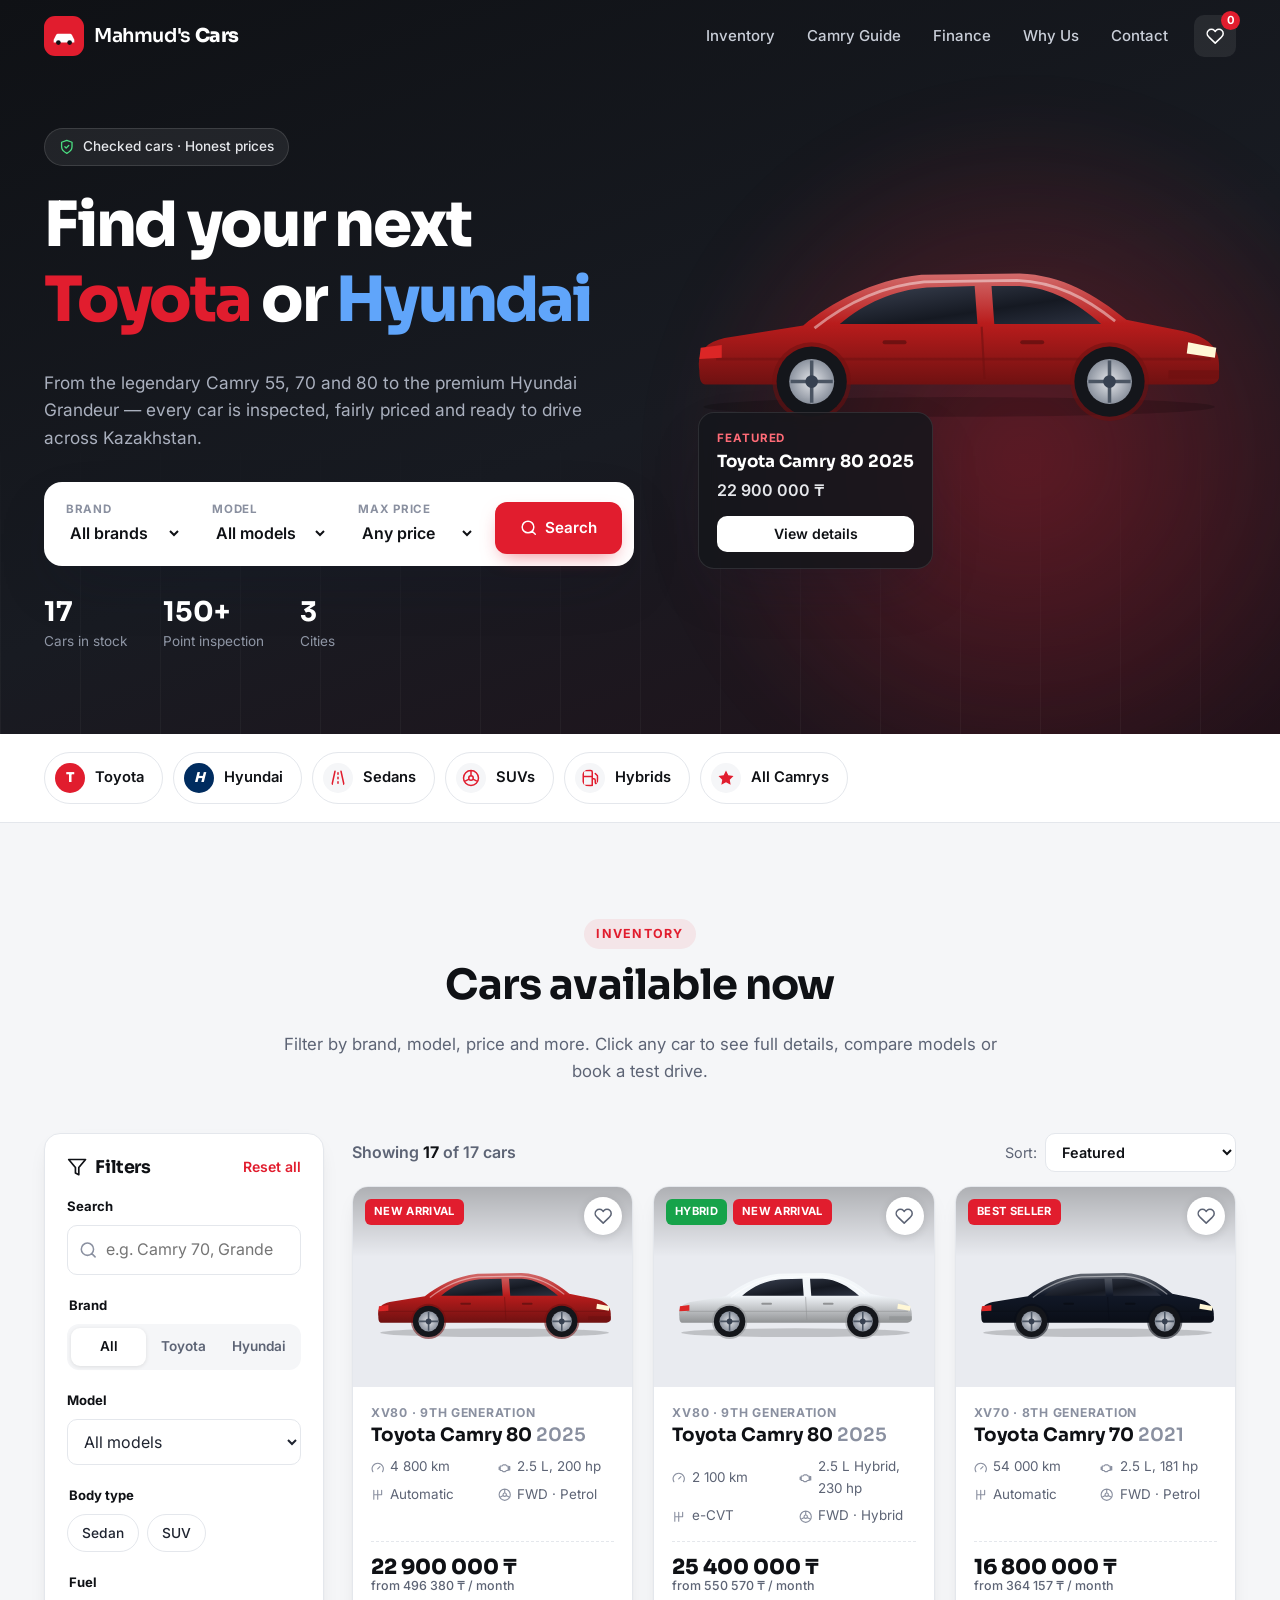
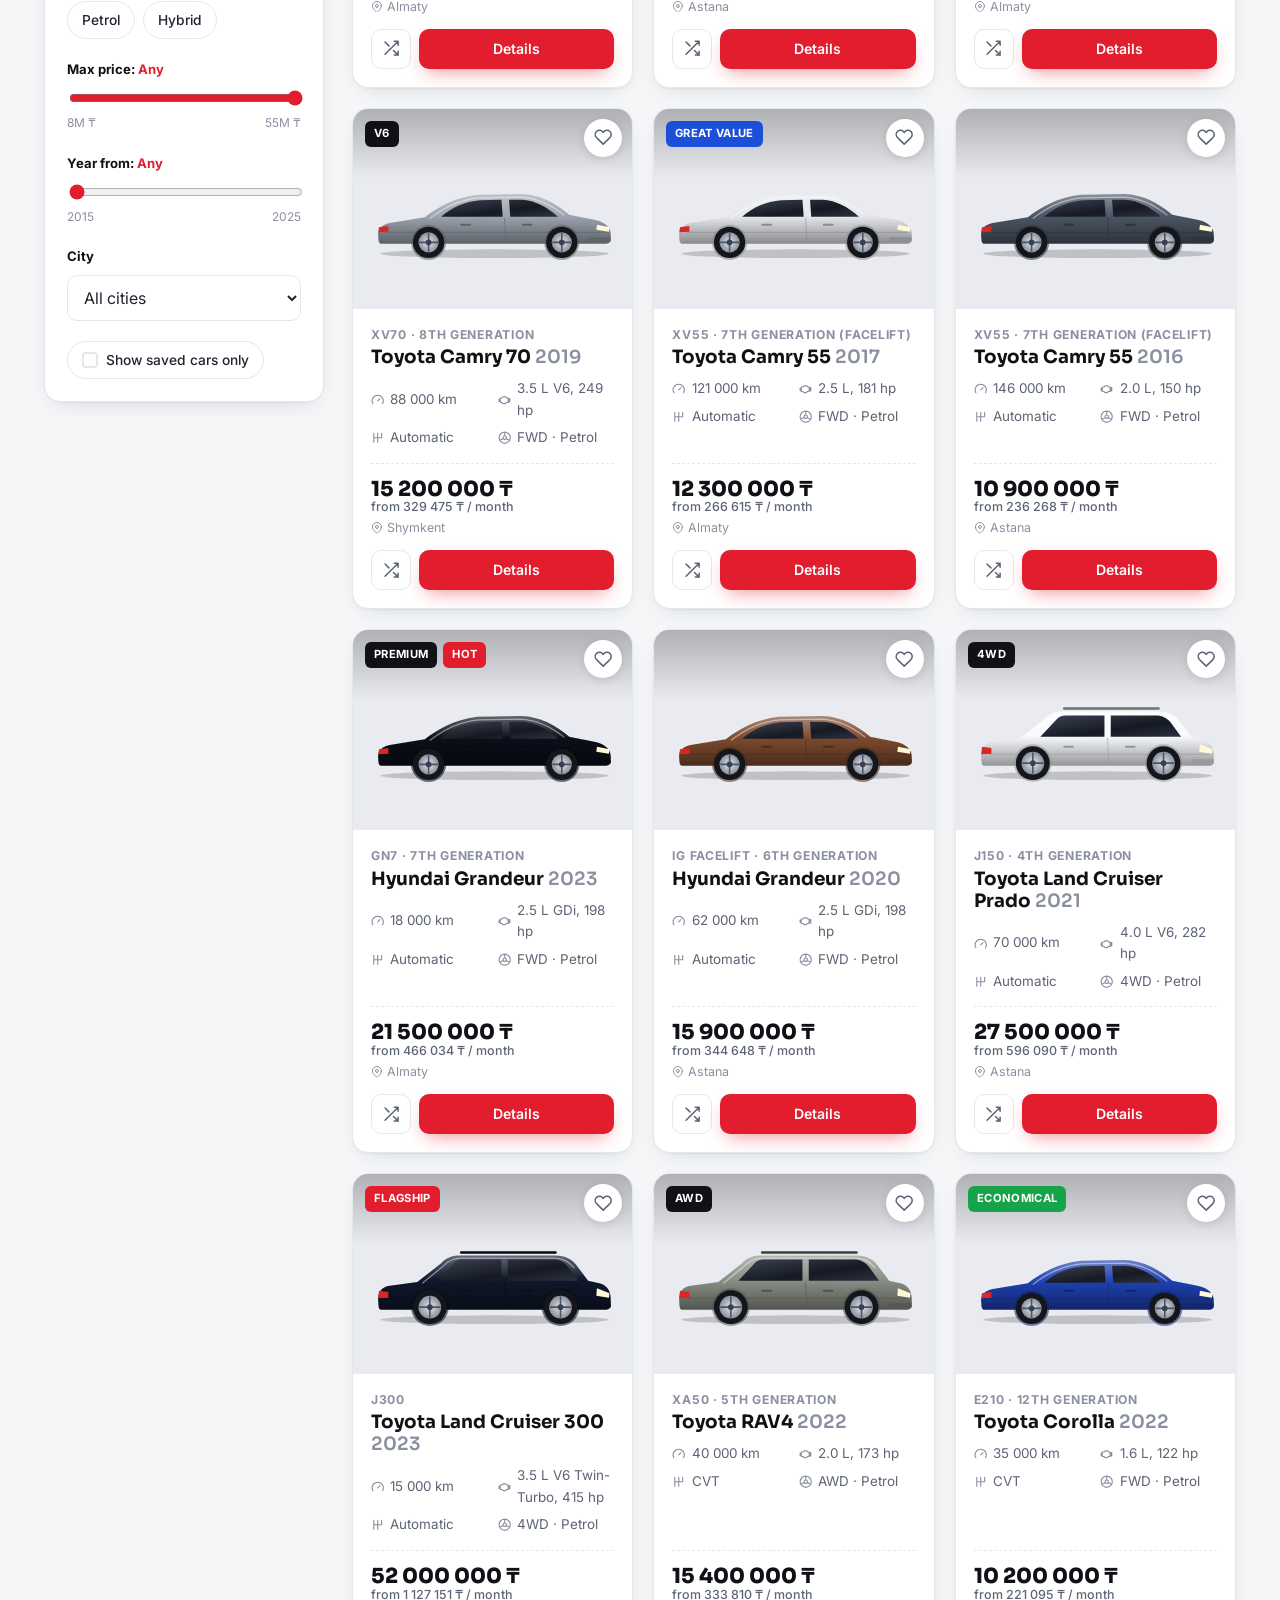
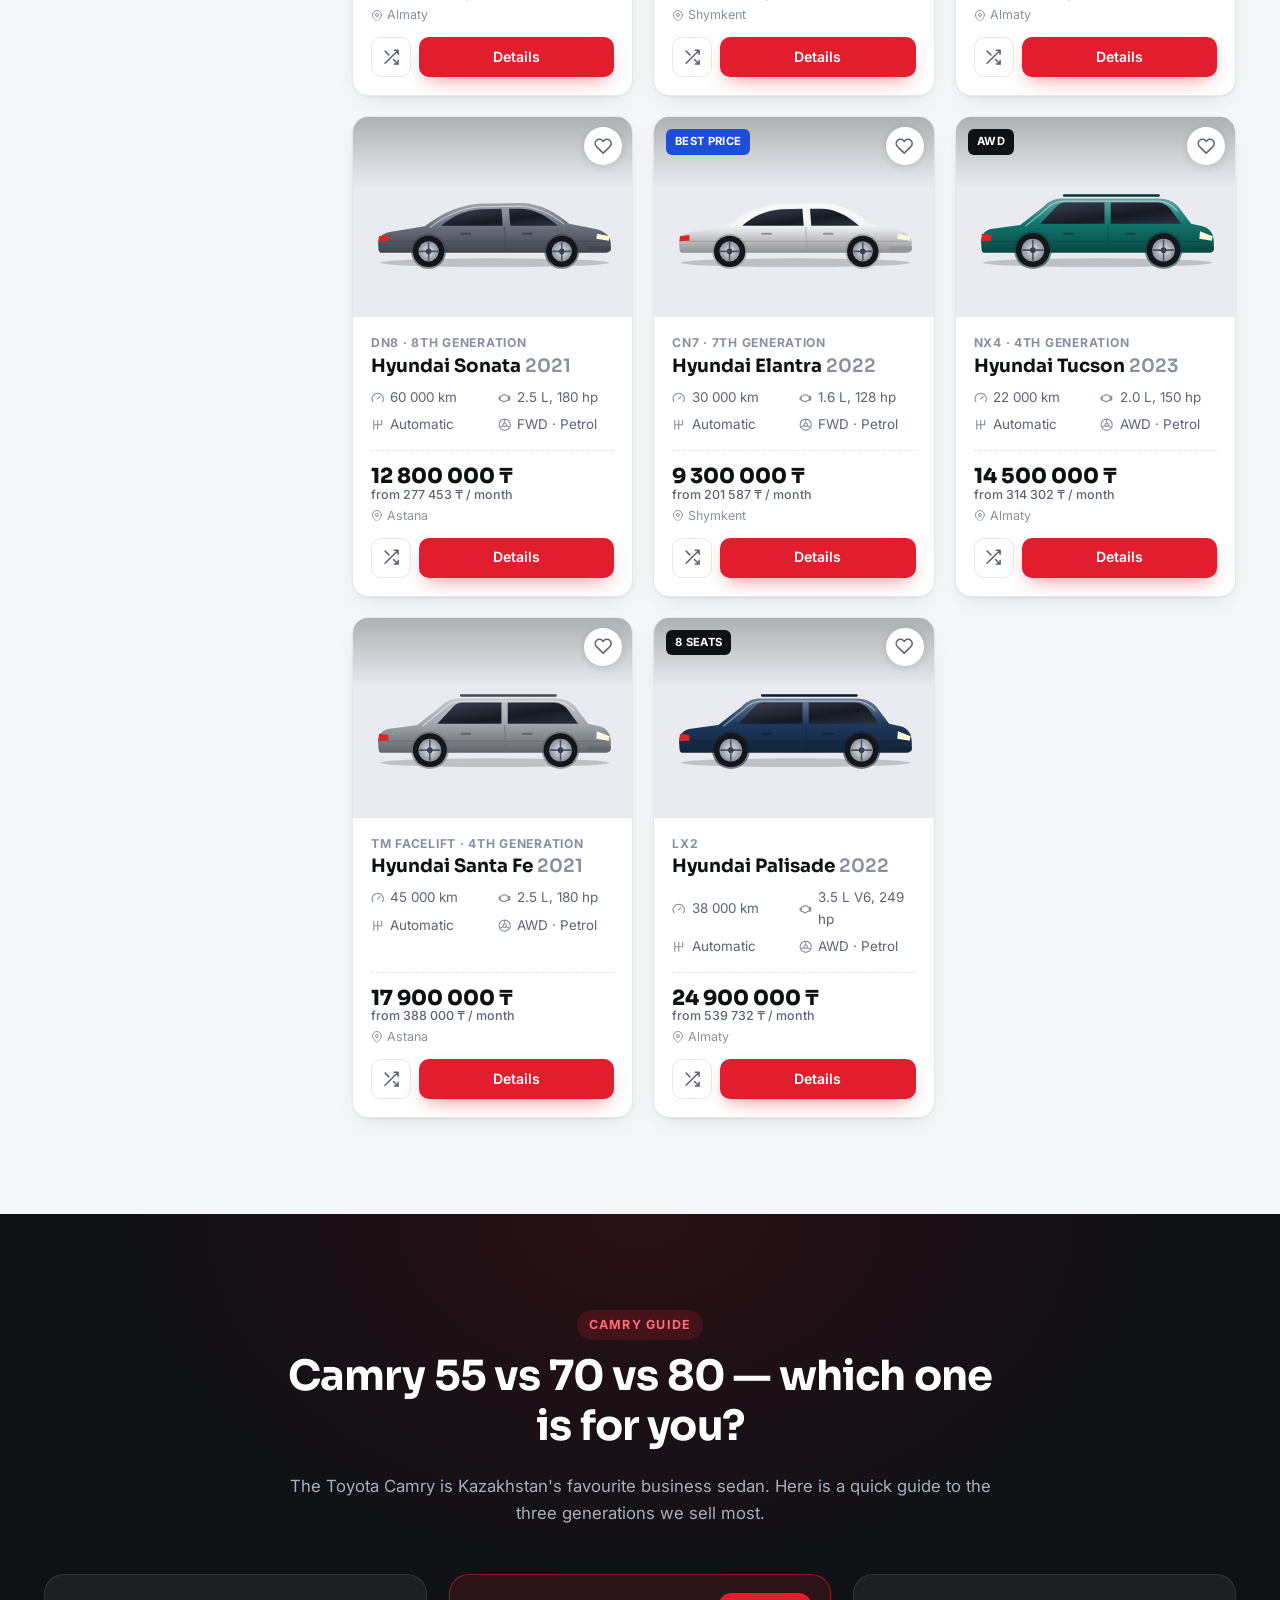
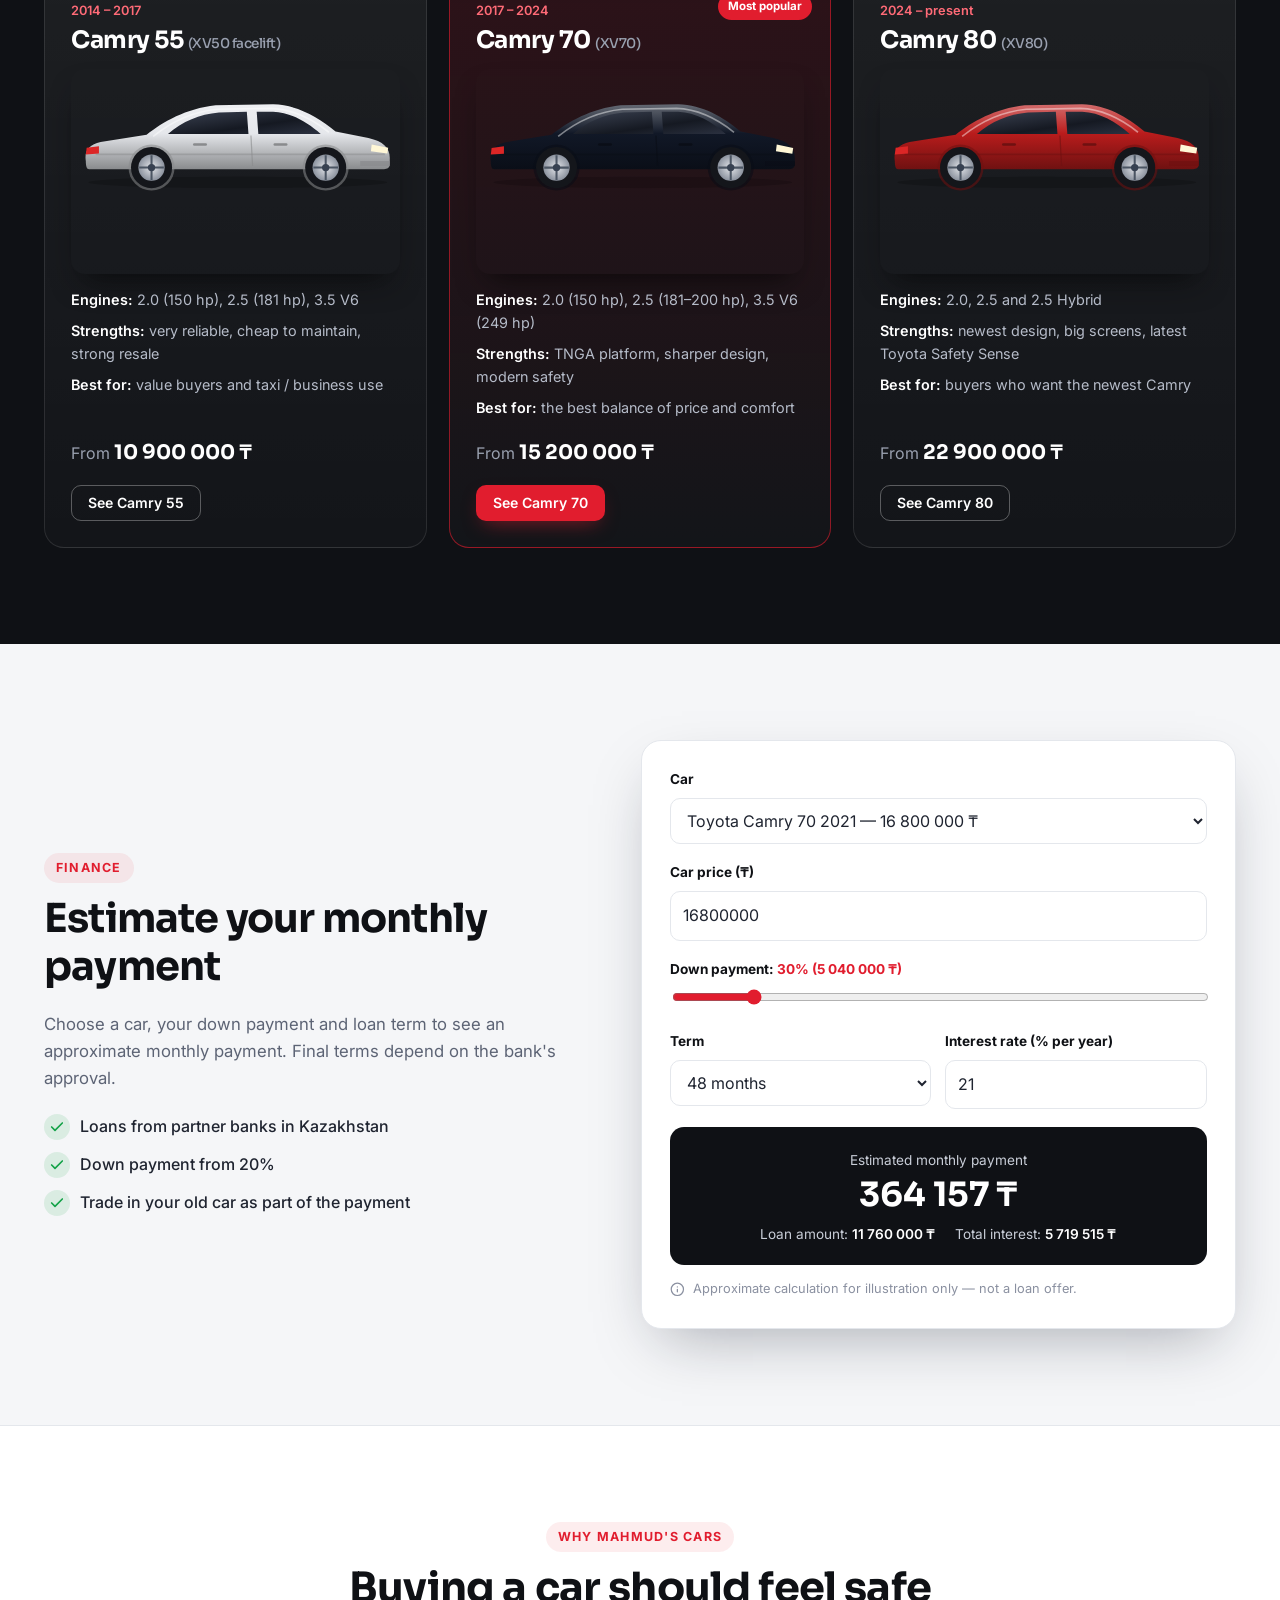
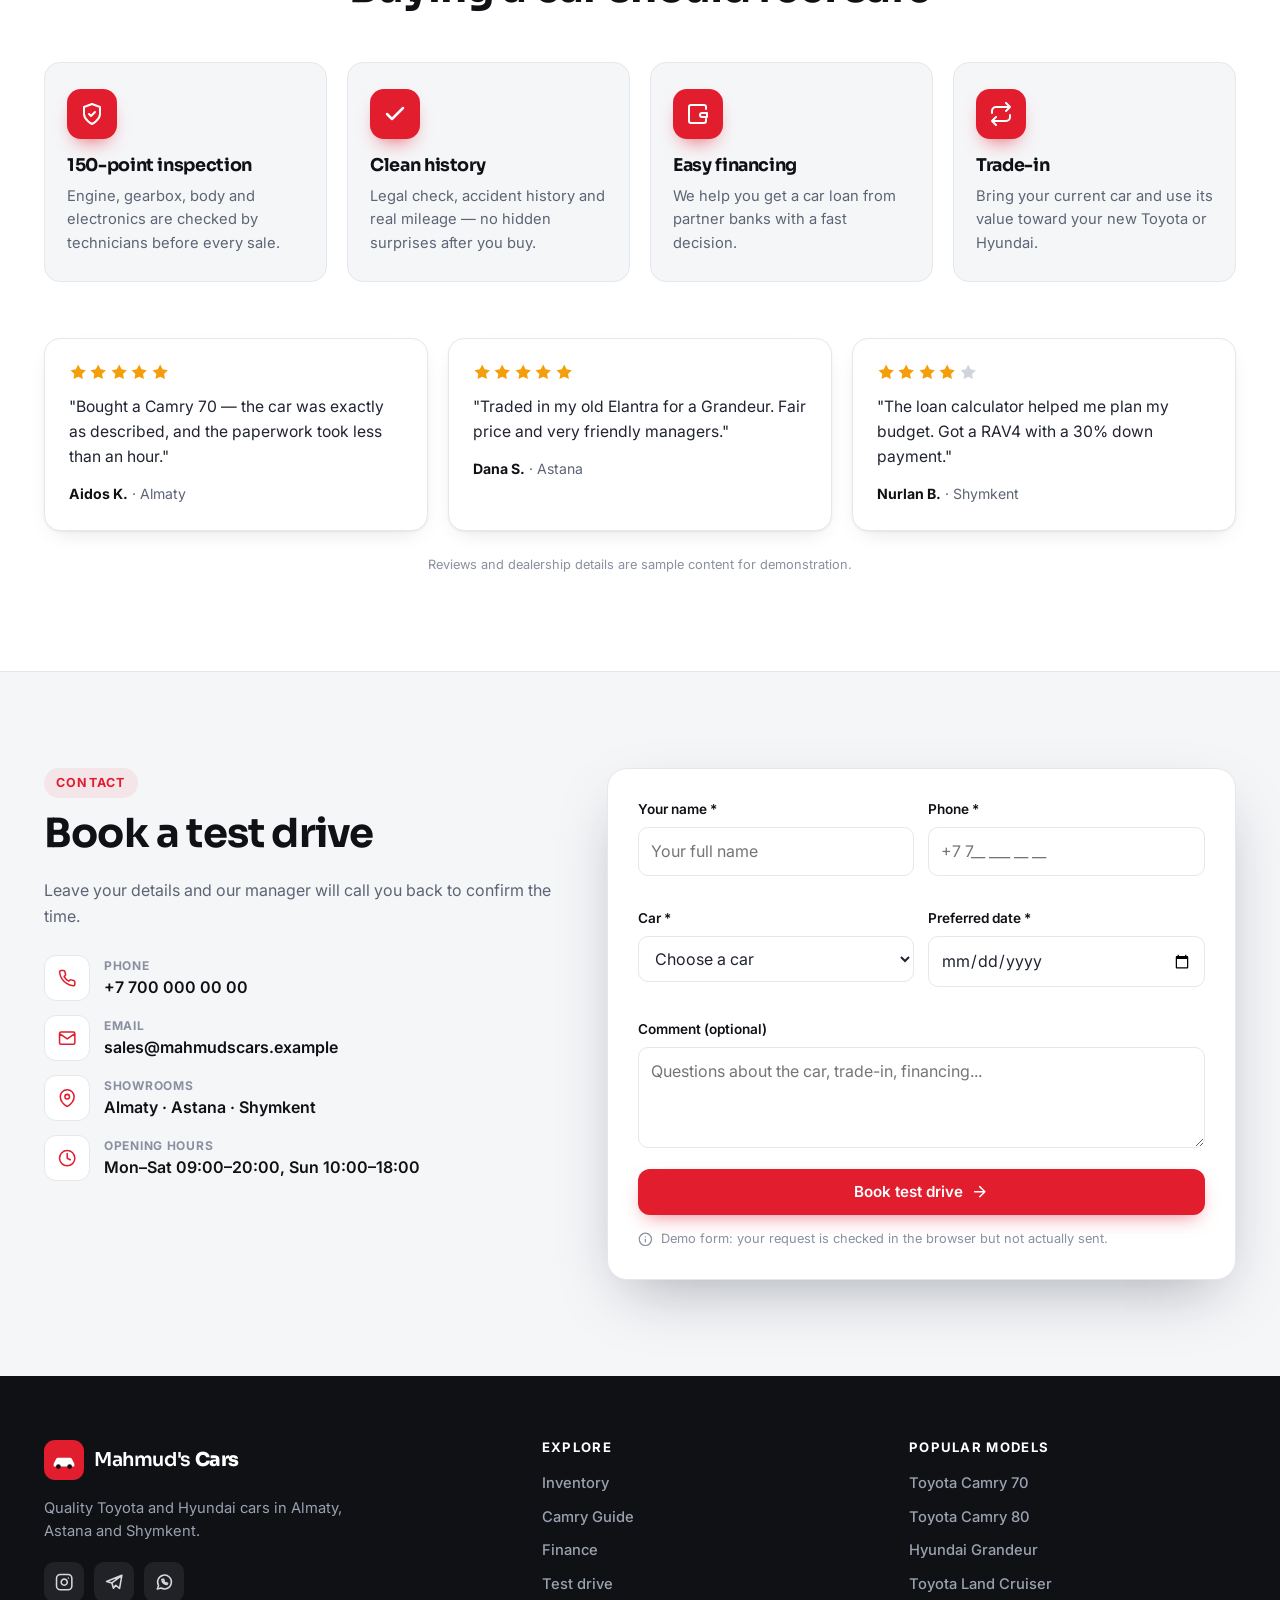
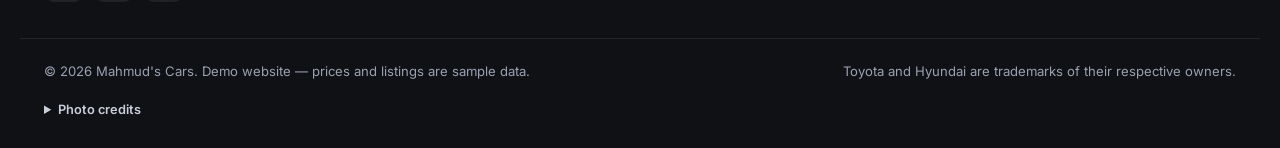
==== commit 7c3f1827: "Rename dealership to Mahmud's Cars and add photo support Cards, details, compare, hero and Camry gui" ====
--- a/car-website/index.html
+++ b/car-website/index.html
@@ -3,7 +3,7 @@
 <head>
   <meta charset="UTF-8">
   <meta name="viewport" content="width=device-width, initial-scale=1.0">
-  <title>AutoLine KZ | Toyota &amp; Hyundai Cars for Sale</title>
+  <title>Mahmud's Cars | Toyota &amp; Hyundai Cars for Sale</title>
   <meta name="description" content="Browse quality Toyota and Hyundai cars for sale in Kazakhstan: Camry 55, Camry 70, Camry 80, Hyundai Grandeur, Land Cruiser, RAV4, Sonata, Tucson and more.">
   <meta name="theme-color" content="#0f1115">
 
@@ -60,11 +60,11 @@
   <header class="site-header" id="siteHeader">
     <nav class="nav container" aria-label="Main navigation">
       <!-- CUSTOMIZE: dealership name -->
-      <a href="#home" class="logo" aria-label="AutoLine KZ home">
+      <a href="#home" class="logo" aria-label="Mahmud's Cars home">
         <span class="logo-mark" aria-hidden="true">
           <svg viewBox="0 0 64 64"><path d="M10 40l5-10c1-2 3-3 5-3h24c2 0 4 1 5 3l5 10v6H10z" fill="currentColor"/><circle cx="20" cy="46" r="5" fill="#0f1115"/><circle cx="44" cy="46" r="5" fill="#0f1115"/></svg>
         </span>
-        <span class="logo-text">Auto<strong>Line</strong> <small>KZ</small></span>
+        <span class="logo-text">Mahmud's <strong>Cars</strong></span>
       </a>
 
       <button class="nav-toggle" id="navToggle" aria-label="Open menu" aria-expanded="false" aria-controls="navMenu">
@@ -303,7 +303,7 @@
           <article class="gen-card reveal">
             <span class="gen-years">2014 – 2017</span>
             <h3>Camry 55 <small>(XV50 facelift)</small></h3>
-            <div class="gen-car" data-car-art="sedan" data-color="#e5e7eb" aria-hidden="true"></div>
+            <div class="gen-car" data-car-id="camry55-2017" aria-hidden="true"></div>
             <ul class="gen-list">
               <li><strong>Engines:</strong> 2.0 (150 hp), 2.5 (181 hp), 3.5 V6</li>
               <li><strong>Strengths:</strong> very reliable, cheap to maintain, strong resale</li>
@@ -317,7 +317,7 @@
             <span class="gen-ribbon">Most popular</span>
             <span class="gen-years">2017 – 2024</span>
             <h3>Camry 70 <small>(XV70)</small></h3>
-            <div class="gen-car" data-car-art="sedan" data-color="#111827" aria-hidden="true"></div>
+            <div class="gen-car" data-car-id="camry70-2021" aria-hidden="true"></div>
             <ul class="gen-list">
               <li><strong>Engines:</strong> 2.0 (150 hp), 2.5 (181–200 hp), 3.5 V6 (249 hp)</li>
               <li><strong>Strengths:</strong> TNGA platform, sharper design, modern safety</li>
@@ -330,7 +330,7 @@
           <article class="gen-card reveal" style="--delay:.16s">
             <span class="gen-years">2024 – present</span>
             <h3>Camry 80 <small>(XV80)</small></h3>
-            <div class="gen-car" data-car-art="sedan" data-color="#b91c1c" aria-hidden="true"></div>
+            <div class="gen-car" data-car-id="camry80-2025" aria-hidden="true"></div>
             <ul class="gen-list">
               <li><strong>Engines:</strong> 2.0, 2.5 and 2.5 Hybrid</li>
               <li><strong>Strengths:</strong> newest design, big screens, latest Toyota Safety Sense</li>
@@ -405,7 +405,7 @@
     <section class="section section-soft" id="why" aria-labelledby="why-title">
       <div class="container">
         <header class="section-head reveal">
-          <span class="section-tag">Why AutoLine</span>
+          <span class="section-tag">Why Mahmud's Cars</span>
           <h2 id="why-title">Buying a car should feel safe</h2>
         </header>
         <div class="why-grid">
@@ -464,7 +464,7 @@
           <!-- CUSTOMIZE: dealership contact details (placeholders) -->
           <ul class="contact-list">
             <li><span class="ci"><svg class="icon" aria-hidden="true"><use href="#i-phone"/></svg></span><div><small>Phone</small><a href="tel:+77000000000">+7 700 000 00 00</a></div></li>
-            <li><span class="ci"><svg class="icon" aria-hidden="true"><use href="#i-mail"/></svg></span><div><small>Email</small><a href="mailto:sales@autoline.example">sales@autoline.example</a></div></li>
+            <li><span class="ci"><svg class="icon" aria-hidden="true"><use href="#i-mail"/></svg></span><div><small>Email</small><a href="mailto:sales@mahmudscars.example">sales@mahmudscars.example</a></div></li>
             <li><span class="ci"><svg class="icon" aria-hidden="true"><use href="#i-pin"/></svg></span><div><small>Showrooms</small><span>Almaty · Astana · Shymkent</span></div></li>
             <li><span class="ci"><svg class="icon" aria-hidden="true"><use href="#i-clock"/></svg></span><div><small>Opening hours</small><span>Mon–Sat 09:00–20:00, Sun 10:00–18:00</span></div></li>
           </ul>
@@ -516,11 +516,11 @@
   <footer class="site-footer">
     <div class="container footer-inner">
       <div>
-        <a href="#home" class="logo logo-light" aria-label="AutoLine KZ home">
+        <a href="#home" class="logo logo-light" aria-label="Mahmud's Cars home">
           <span class="logo-mark" aria-hidden="true">
             <svg viewBox="0 0 64 64"><path d="M10 40l5-10c1-2 3-3 5-3h24c2 0 4 1 5 3l5 10v6H10z" fill="currentColor"/><circle cx="20" cy="46" r="5" fill="#0f1115"/><circle cx="44" cy="46" r="5" fill="#0f1115"/></svg>
           </span>
-          <span class="logo-text">Auto<strong>Line</strong> <small>KZ</small></span>
+          <span class="logo-text">Mahmud's <strong>Cars</strong></span>
         </a>
         <p class="footer-about">Quality Toyota and Hyundai cars in Almaty, Astana and Shymkent.</p>
         <ul class="social">
@@ -549,8 +549,15 @@
       </div>
     </div>
     <div class="container footer-bottom">
-      <p>&copy; <span id="year">2026</span> AutoLine KZ. Demo website — prices and listings are sample data.</p>
+      <p>&copy; <span id="year">2026</span> Mahmud's Cars. Demo website — prices and listings are sample data.</p>
       <p>Toyota and Hyundai are trademarks of their respective owners.</p>
+    </div>
+    <div class="container">
+      <details class="credits">
+        <summary>Photo credits</summary>
+        <p>Car photos are from <a href="https://commons.wikimedia.org" target="_blank" rel="noopener noreferrer">Wikimedia Commons</a> and are used under their free licenses. They show the same model as each listing, not the exact car for sale.</p>
+        <ul id="photoCredits"></ul>
+      </details>
     </div>
   </footer>
 
--- a/car-website/style.css
+++ b/car-website/style.css
@@ -1,5 +1,5 @@
 /* ==========================================================================
-   AutoLine KZ — Car dealership website
+   Mahmud's Cars — Car dealership website
    style.css
 
    1. Design tokens       7.  Camry guide
@@ -542,3 +542,38 @@
 
 /* Year next to the car name on cards */
 .car-title .muted { color: var(--dim); font-weight: 600; }
+
+/* ---------- Real car photos ---------- */
+.car-photo { display: block; width: 100%; height: 100%; object-fit: cover; }
+.car-media { padding: 0; height: 200px; overflow: hidden; background: #e9ebf0; }
+.car-media .car-photo { transition: transform .6s var(--ease); }
+.car-card:hover .car-media .car-photo { transform: scale(1.06); }
+.car-media svg { padding: 18px 14px 6px; }
+.car-media::after { content: ""; position: absolute; inset: 0; background: linear-gradient(180deg, rgba(0,0,0,.25), transparent 35%); pointer-events: none; }
+.car-badges, .fav-btn { z-index: 1; }
+
+.detail-media { padding: 0; overflow: hidden; aspect-ratio: 16 / 10; }
+.detail-media svg { padding: 30px 18px 14px; }
+.photo-credit { margin: 8px 0 0; font-size: .75rem; color: var(--dim); }
+.photo-credit a { text-decoration: underline; }
+
+.compare-table .ct-car .car-photo { width: 100%; max-width: 220px; height: auto; aspect-ratio: 16 / 10; margin-bottom: 8px; border-radius: 10px; }
+
+.gen-car { overflow: hidden; border-radius: 14px; aspect-ratio: 16 / 10; filter: none; box-shadow: 0 16px 30px -12px rgba(0,0,0,.6); }
+.gen-car .car-photo { transition: transform .6s var(--ease); }
+.gen-card:hover .gen-car .car-photo { transform: scale(1.05); }
+
+.hero-car { filter: none; }
+.hero-photo { aspect-ratio: 16 / 10; border-radius: 24px; border: 1px solid rgba(255,255,255,.12); box-shadow: 0 40px 80px -30px rgba(0,0,0,.8), 0 0 0 8px rgba(255,255,255,.03); }
+.hero-card { margin-top: -56px; margin-left: 24px; }
+
+.credits { margin-top: 18px; font-size: .8rem; color: #8a90a0; }
+.credits summary { cursor: pointer; font-weight: 600; color: #c9ced8; }
+.credits summary:hover { color: #fff; }
+.credits p { margin: 10px 0; }
+.credits ul { display: grid; gap: 6px; }
+.credits a { color: #c9ced8; text-decoration: underline; }
+@media (max-width: 600px) {
+  .hero-card { margin: -40px 0 0 12px; }
+  .car-media { height: 190px; }
+}
